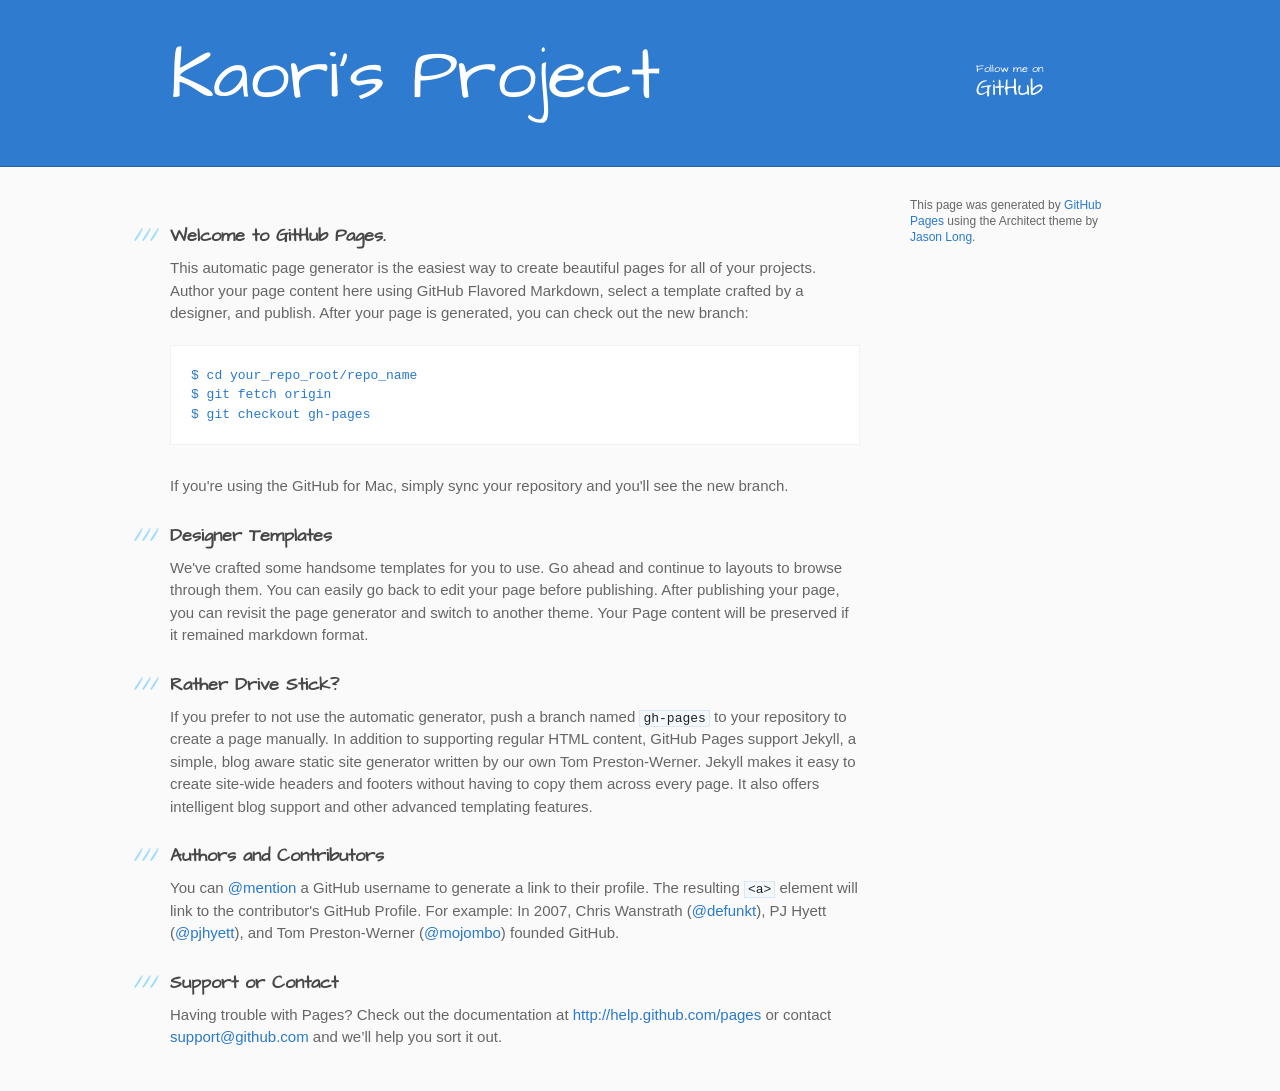
==== index.html @ 29bd7287 "Replace master branch with page content via GitHub" ====
<!DOCTYPE html>
<html>
  <head>
    <meta charset='utf-8'>
    <meta http-equiv="X-UA-Compatible" content="chrome=1">
    <meta name="viewport" content="width=device-width, initial-scale=1, maximum-scale=1">
    <link href='https://fonts.googleapis.com/css?family=Architects+Daughter' rel='stylesheet' type='text/css'>
    <link rel="stylesheet" type="text/css" href="stylesheets/stylesheet.css" media="screen" />
    <link rel="stylesheet" type="text/css" href="stylesheets/pygment_trac.css" media="screen" />
    <link rel="stylesheet" type="text/css" href="stylesheets/print.css" media="print" />

    <!--[if lt IE 9]>
    <script src="//html5shiv.googlecode.com/svn/trunk/html5.js"></script>
    <![endif]-->

    <title>Kaori's Project by kaorit</title>
  </head>

  <body>
    <header>
      <div class="inner">
        <h1>Kaori's Project</h1>
        <h2></h2>
        <a href="https://github.com/kaorit" class="button"><small>Follow me on</small>GitHub</a>
      </div>
    </header>

    <div id="content-wrapper">
      <div class="inner clearfix">
        <section id="main-content">
          <h3>
<a name="welcome-to-github-pages" class="anchor" href="#welcome-to-github-pages"><span class="octicon octicon-link"></span></a>Welcome to GitHub Pages.</h3>

<p>This automatic page generator is the easiest way to create beautiful pages for all of your projects. Author your page content here using GitHub Flavored Markdown, select a template crafted by a designer, and publish. After your page is generated, you can check out the new branch:</p>

<pre><code>$ cd your_repo_root/repo_name
$ git fetch origin
$ git checkout gh-pages
</code></pre>

<p>If you're using the GitHub for Mac, simply sync your repository and you'll see the new branch.</p>

<h3>
<a name="designer-templates" class="anchor" href="#designer-templates"><span class="octicon octicon-link"></span></a>Designer Templates</h3>

<p>We've crafted some handsome templates for you to use. Go ahead and continue to layouts to browse through them. You can easily go back to edit your page before publishing. After publishing your page, you can revisit the page generator and switch to another theme. Your Page content will be preserved if it remained markdown format.</p>

<h3>
<a name="rather-drive-stick" class="anchor" href="#rather-drive-stick"><span class="octicon octicon-link"></span></a>Rather Drive Stick?</h3>

<p>If you prefer to not use the automatic generator, push a branch named <code>gh-pages</code> to your repository to create a page manually. In addition to supporting regular HTML content, GitHub Pages support Jekyll, a simple, blog aware static site generator written by our own Tom Preston-Werner. Jekyll makes it easy to create site-wide headers and footers without having to copy them across every page. It also offers intelligent blog support and other advanced templating features.</p>

<h3>
<a name="authors-and-contributors" class="anchor" href="#authors-and-contributors"><span class="octicon octicon-link"></span></a>Authors and Contributors</h3>

<p>You can <a href="https://github.com/blog/821" class="user-mention">@mention</a> a GitHub username to generate a link to their profile. The resulting <code>&lt;a&gt;</code> element will link to the contributor's GitHub Profile. For example: In 2007, Chris Wanstrath (<a href="https://github.com/defunkt" class="user-mention">@defunkt</a>), PJ Hyett (<a href="https://github.com/pjhyett" class="user-mention">@pjhyett</a>), and Tom Preston-Werner (<a href="https://github.com/mojombo" class="user-mention">@mojombo</a>) founded GitHub.</p>

<h3>
<a name="support-or-contact" class="anchor" href="#support-or-contact"><span class="octicon octicon-link"></span></a>Support or Contact</h3>

<p>Having trouble with Pages? Check out the documentation at <a href="http://help.github.com/pages">http://help.github.com/pages</a> or contact <a href="mailto:support@github.com">support@github.com</a> and we’ll help you sort it out.</p>
        </section>

        <aside id="sidebar">


          <p>This page was generated by <a href="pages.github.com">GitHub Pages</a> using the Architect theme by <a href="https://twitter.com/jasonlong">Jason Long</a>.</p>
        </aside>
      </div>
    </div>

  
  </body>
</html>
---- stylesheets/stylesheet.css ----
/* http://meyerweb.com/eric/tools/css/reset/ 
   v2.0 | 20110126
   License: none (public domain)
*/
html, body, div, span, applet, object, iframe,
h1, h2, h3, h4, h5, h6, p, blockquote, pre,
a, abbr, acronym, address, big, cite, code,
del, dfn, em, img, ins, kbd, q, s, samp,
small, strike, strong, sub, sup, tt, var,
b, u, i, center,
dl, dt, dd, ol, ul, li,
fieldset, form, label, legend,
table, caption, tbody, tfoot, thead, tr, th, td,
article, aside, canvas, details, embed, 
figure, figcaption, footer, header, hgroup, 
menu, nav, output, ruby, section, summary,
time, mark, audio, video {
	margin: 0;
	padding: 0;
	border: 0;
	font-size: 100%;
	font: inherit;
	vertical-align: baseline;
}
/* HTML5 display-role reset for older browsers */
article, aside, details, figcaption, figure, 
footer, header, hgroup, menu, nav, section {
	display: block;
}
body {
	line-height: 1;
}
ol, ul {
	list-style: none;
}
blockquote, q {
	quotes: none;
}
blockquote:before, blockquote:after,
q:before, q:after {
	content: '';
	content: none;
}
table {
	border-collapse: collapse;
	border-spacing: 0;
}

/* LAYOUT STYLES */
body {
  font-size: 15px;
  line-height: 1.5; 
  background: #fafafa url(../images/body-bg.jpg) 0 0 repeat;
  font-family: 'Helvetica Neue', Helvetica, Arial, serif;
  font-weight: 400;
  color: #666;
}

a {
  color: #2879d0;
}
a:hover {
  color: #2268b2;
}

header {
  padding-top: 40px;
  padding-bottom: 40px;
  font-family: 'Architects Daughter', 'Helvetica Neue', Helvetica, Arial, serif; 
  background: #2e7bcf url(../images/header-bg.jpg) 0 0 repeat-x;
  border-bottom: solid 1px #275da1;
}

header h1 {
  letter-spacing: -1px;
  font-size: 72px;
  color: #fff;
  line-height: 1;
  margin-bottom: 0.2em;
  width: 540px;
}

header h2 {
  font-size: 26px;
  color: #9ddcff;
  font-weight: normal;
  line-height: 1.3;
  width: 540px;
  letter-spacing: 0;
}

.inner {
  position: relative;
  width: 940px;
  margin: 0 auto;
}

#content-wrapper {
  border-top: solid 1px #fff;
  padding-top: 30px;
}

#main-content {
  width: 690px;
  float: left;
}

#main-content img {
  max-width: 100%;
}

aside#sidebar {
  width: 200px;
  padding-left: 20px;
  min-height: 504px;
  float: right;
  background: transparent url(../images/sidebar-bg.jpg) 0 0 no-repeat;
  font-size: 12px;
  line-height: 1.3;
}

aside#sidebar p.repo-owner,
aside#sidebar p.repo-owner a {
  font-weight: bold;
}

#downloads {
  margin-bottom: 40px;
}

a.button {
  width: 134px;
  height: 58px;
  line-height: 1.2;
  font-size: 23px;
  color: #fff;
  padding-left: 68px;
  padding-top: 22px;
  font-family: 'Architects Daughter', 'Helvetica Neue', Helvetica, Arial, serif; 
}
a.button small {
  display: block;
  font-size: 11px;
}
header a.button {
  position: absolute;
  right: 0;
  top: 0;
  background: transparent url(../images/github-button.png) 0 0 no-repeat;
}
aside a.button {
  width: 138px;
  padding-left: 64px;
  display: block;
  background: transparent url(../images/download-button.png) 0 0 no-repeat;
  margin-bottom: 20px;
  font-size: 21px;
}

code, pre {
  font-family: Monaco, "Bitstream Vera Sans Mono", "Lucida Console", Terminal, monospace;
  color: #222;
  margin-bottom: 30px;
  font-size: 13px;
}

code {
  background-color: #f2f8fc;
  border: solid 1px #dbe7f3;
  padding: 0 3px;
}

pre {
  padding: 20px;
  background: #fff;
  text-shadow: none;
  overflow: auto;
  border: solid 1px #f2f2f2;
}
pre code {
  color: #2879d0;
  background-color: #fff;
  border: none;
  padding: 0;
}

ul, ol, dl {
  margin-bottom: 20px;
}


/* COMMON STYLES */

hr {
  height: 1px;
  line-height: 1px;
  margin-top: 1em;
  padding-bottom: 1em;
  border: none;
  background: transparent url('../images/hr.png') 0 0 no-repeat;
}

table {
  width: 100%;
  border: 1px solid #ebebeb;
}

th {
  font-weight: 500;
}

td {
  border: 1px solid #ebebeb;
  text-align: center; 
  font-weight: 300;
}

form {
  background: #f2f2f2;
  padding: 20px;
  
}


/* GENERAL ELEMENT TYPE STYLES */

#main-content h1 {
  font-family: 'Architects Daughter', 'Helvetica Neue', Helvetica, Arial, serif; 
  font-size: 2.8em;
  letter-spacing: -1px;
  color: #474747;
} 

#main-content h1:before {
  content: "/";
  color: #9ddcff;
  padding-right: 0.3em;
  margin-left: -0.9em;
}

#main-content h2 {
  font-family: 'Architects Daughter', 'Helvetica Neue', Helvetica, Arial, serif; 
  font-size: 22px;
  font-weight: bold;
  margin-bottom: 8px;
  color: #474747;
} 
#main-content h2:before {
  content: "//";
  color: #9ddcff;
  padding-right: 0.3em;
  margin-left: -1.5em;
}

#main-content h3 {
  font-family: 'Architects Daughter', 'Helvetica Neue', Helvetica, Arial, serif; 
  font-size: 18px;
  font-weight: bold;
  margin-top: 24px;
  margin-bottom: 8px;
  color: #474747;
} 
 
#main-content h3:before {
  content: "///";
  color: #9ddcff;
  padding-right: 0.3em;
  margin-left: -2em;
}

#main-content h4 {
  font-family: 'Architects Daughter', 'Helvetica Neue', Helvetica, Arial, serif; 
  font-size: 15px;
  font-weight: bold;
  color: #474747;
} 

h4:before {
  content: "////";
  color: #9ddcff;
  padding-right: 0.3em;
  margin-left: -2.8em;
}

#main-content h5 {
  font-family: 'Architects Daughter', 'Helvetica Neue', Helvetica, Arial, serif; 
  font-size: 14px;
  color: #474747;
} 
h5:before {
  content: "/////";
  color: #9ddcff;
  padding-right: 0.3em;
  margin-left: -3.2em;
}

#main-content h6 {
  font-family: 'Architects Daughter', 'Helvetica Neue', Helvetica, Arial, serif; 
  font-size: .8em;
  color: #474747;
} 
h6:before {
  content: "//////";
  color: #9ddcff;
  padding-right: 0.3em;
  margin-left: -3.7em;
}

p {
  margin-bottom: 20px;
}
 
a {
  text-decoration: none;
}

p a {
  font-weight: 400;
}

blockquote {
  font-size: 1.6em;
  border-left: 10px solid #e9e9e9;
  margin-bottom: 20px;
  padding: 0 0 0 30px;
}

ul li {
  list-style: disc inside;
  padding-left: 20px;
}

ol li {
  list-style: decimal inside;
  padding-left: 3px;
}

dl dd {
  font-style: italic;
  font-weight: 100;
}

footer {
  background: transparent url('../images/hr.png') 0 0 no-repeat;
  margin-top: 40px;
  padding-top: 20px;
  padding-bottom: 30px;
  font-size: 13px;
  color: #aaa;
}

footer a {
  color: #666;
}
footer a:hover {
  color: #444;
}

/* MISC */
.clearfix:after {
  clear: both;
  content: '.';
  display: block;
  visibility: hidden;
  height: 0;
}

.clearfix {display: inline-block;}
* html .clearfix {height: 1%;}
.clearfix {display: block;}

/* #Media Queries
================================================== */

/* Smaller than standard 960 (devices and browsers) */
@media only screen and (max-width: 959px) {}

/* Tablet Portrait size to standard 960 (devices and browsers) */
@media only screen and (min-width: 768px) and (max-width: 959px) {
  .inner {
    width: 740px;
  }
  header h1, header h2 {
    width: 340px;
  }
  header h1 {
    font-size: 60px;
  }
  header h2 {
    font-size: 30px;
  }
  #main-content {
    width: 490px;
  }
  #main-content h1:before,
  #main-content h2:before,
  #main-content h3:before,
  #main-content h4:before,
  #main-content h5:before,
  #main-content h6:before {
    content: none;
    padding-right: 0;
    margin-left: 0;
  }
}

/* All Mobile Sizes (devices and browser) */
@media only screen and (max-width: 767px) {
  .inner {
    width: 93%;
  }
  header {
    padding: 20px 0;
  }
  header .inner {
    position: relative;
  }
  header h1, header h2 {
    width: 100%;
  }
  header h1 {
    font-size: 48px;
  }
  header h2 {
    font-size: 24px;
  }
  header a.button {
    background-image: none;
    width: auto;
    height: auto;
    display: inline-block;
    margin-top: 15px;
    padding: 5px 10px;
    position: relative;
    text-align: center;
    font-size: 13px;
    line-height: 1;
    background-color: #9ddcff;
    color: #2879d0;
    -moz-border-radius: 5px;
    -webkit-border-radius: 5px;                     
    border-radius: 5px;    
  }
  header a.button small {
    font-size: 13px;
    display: inline;
  }
  #main-content,
  aside#sidebar {
    float: none;
    width: 100% ! important;
  }
  aside#sidebar {
    background-image: none;
    margin-top: 20px;
    border-top: solid 1px #ddd;
    padding: 20px 0;
    min-height: 0;
  }
  aside#sidebar a.button {
    display: none;
  }
  #main-content h1:before,
  #main-content h2:before,
  #main-content h3:before,
  #main-content h4:before,
  #main-content h5:before,
  #main-content h6:before {
    content: none;
    padding-right: 0;
    margin-left: 0;
  }
}

/* Mobile Landscape Size to Tablet Portrait (devices and browsers) */
@media only screen and (min-width: 480px) and (max-width: 767px) {}

/* Mobile Portrait Size to Mobile Landscape Size (devices and browsers) */
@media only screen and (max-width: 479px) {}
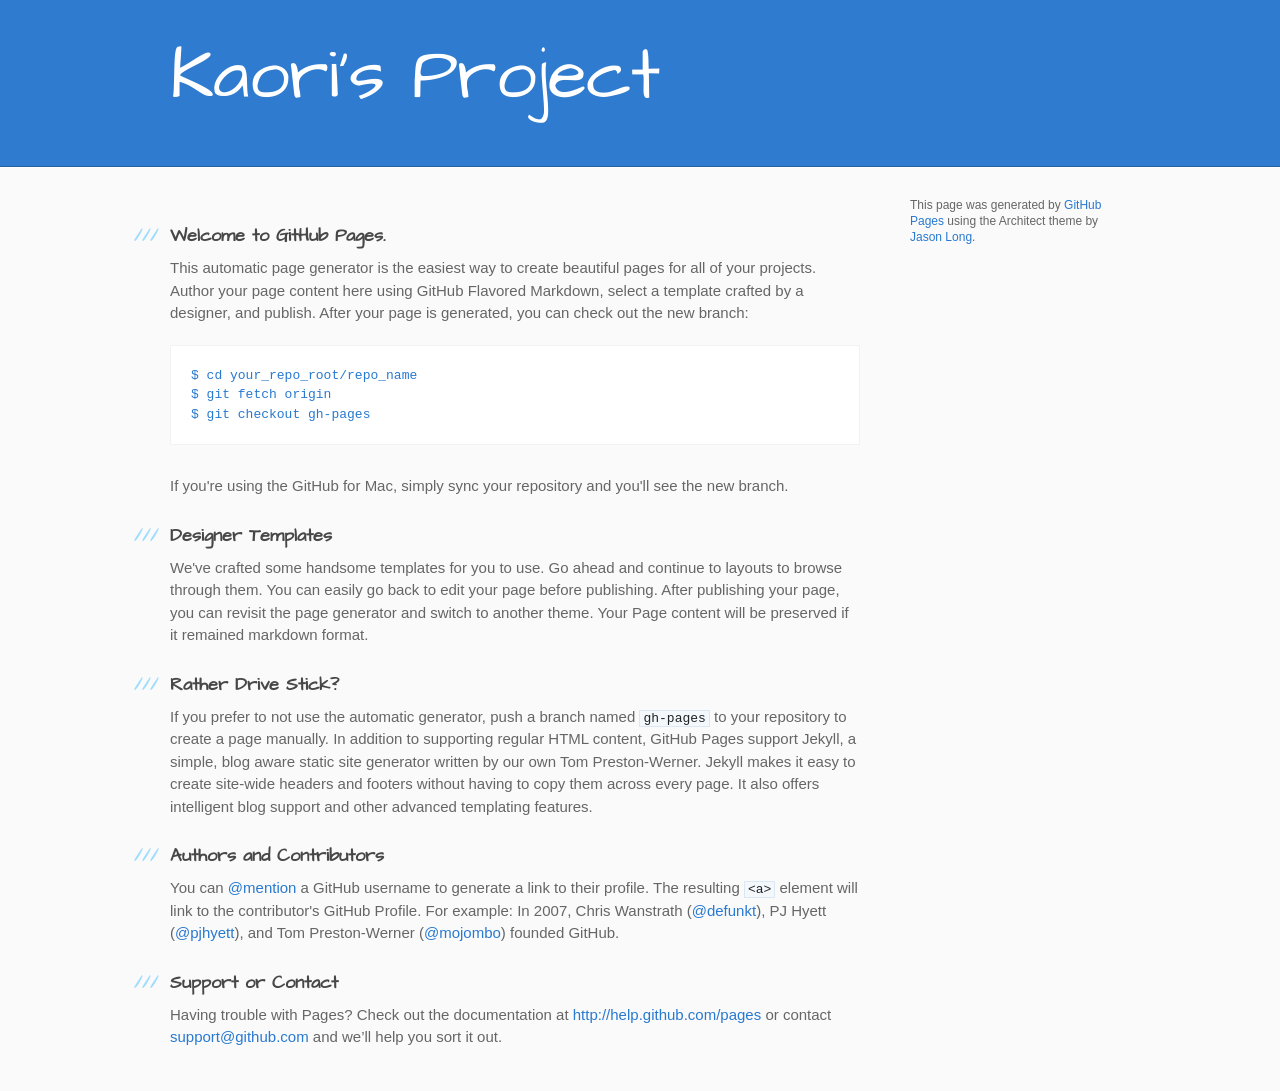
==== commit fdd42ef1: "Update index.html" ====
--- a/index.html
+++ b/index.html
@@ -21,8 +21,6 @@
       <div class="inner">
         <h1>Kaori's Project</h1>
         <h2></h2>
-        <a href="https://github.com/kaorit" class="button"><small>Follow me on</small>GitHub</a>
-      </div>
     </header>
 
     <div id="content-wrapper">
@@ -71,4 +69,4 @@
 
   
   </body>
-</html>+</html>
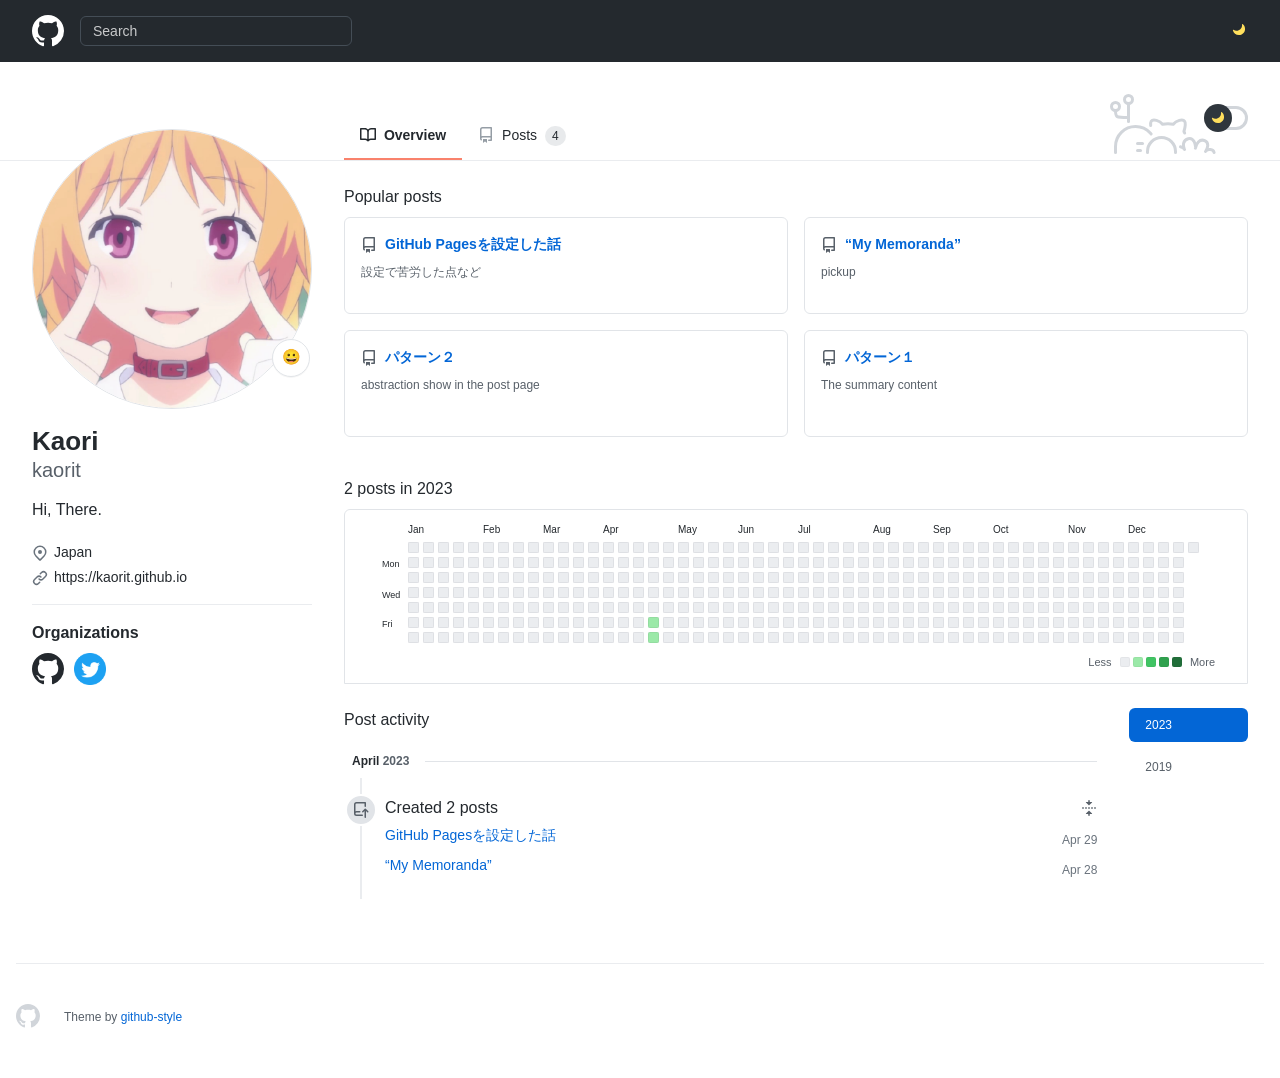
==== commit 86580294: "Publishing to gh-pages (publish.sh)" ====
--- a/index.html
+++ b/index.html
@@ -1,72 +1,716 @@
 <!DOCTYPE html>
-<html>
-  <head>
-    <meta charset='utf-8'>
-    <meta http-equiv="X-UA-Compatible" content="chrome=1">
-    <meta name="viewport" content="width=device-width, initial-scale=1, maximum-scale=1">
-    <link href='https://fonts.googleapis.com/css?family=Architects+Daughter' rel='stylesheet' type='text/css'>
-    <link rel="stylesheet" type="text/css" href="stylesheets/stylesheet.css" media="screen" />
-    <link rel="stylesheet" type="text/css" href="stylesheets/pygment_trac.css" media="screen" />
-    <link rel="stylesheet" type="text/css" href="stylesheets/print.css" media="print" />
-
-    <!--[if lt IE 9]>
-    <script src="//html5shiv.googlecode.com/svn/trunk/html5.js"></script>
-    <![endif]-->
-
-    <title>Kaori's Project by kaorit</title>
-  </head>
-
-  <body>
-    <header>
-      <div class="inner">
-        <h1>Kaori's Project</h1>
-        <h2></h2>
-    </header>
-
-    <div id="content-wrapper">
-      <div class="inner clearfix">
-        <section id="main-content">
-          <h3>
-<a name="welcome-to-github-pages" class="anchor" href="#welcome-to-github-pages"><span class="octicon octicon-link"></span></a>Welcome to GitHub Pages.</h3>
-
-<p>This automatic page generator is the easiest way to create beautiful pages for all of your projects. Author your page content here using GitHub Flavored Markdown, select a template crafted by a designer, and publish. After your page is generated, you can check out the new branch:</p>
-
-<pre><code>$ cd your_repo_root/repo_name
-$ git fetch origin
-$ git checkout gh-pages
-</code></pre>
-
-<p>If you're using the GitHub for Mac, simply sync your repository and you'll see the new branch.</p>
-
-<h3>
-<a name="designer-templates" class="anchor" href="#designer-templates"><span class="octicon octicon-link"></span></a>Designer Templates</h3>
-
-<p>We've crafted some handsome templates for you to use. Go ahead and continue to layouts to browse through them. You can easily go back to edit your page before publishing. After publishing your page, you can revisit the page generator and switch to another theme. Your Page content will be preserved if it remained markdown format.</p>
-
-<h3>
-<a name="rather-drive-stick" class="anchor" href="#rather-drive-stick"><span class="octicon octicon-link"></span></a>Rather Drive Stick?</h3>
-
-<p>If you prefer to not use the automatic generator, push a branch named <code>gh-pages</code> to your repository to create a page manually. In addition to supporting regular HTML content, GitHub Pages support Jekyll, a simple, blog aware static site generator written by our own Tom Preston-Werner. Jekyll makes it easy to create site-wide headers and footers without having to copy them across every page. It also offers intelligent blog support and other advanced templating features.</p>
-
-<h3>
-<a name="authors-and-contributors" class="anchor" href="#authors-and-contributors"><span class="octicon octicon-link"></span></a>Authors and Contributors</h3>
-
-<p>You can <a href="https://github.com/blog/821" class="user-mention">@mention</a> a GitHub username to generate a link to their profile. The resulting <code>&lt;a&gt;</code> element will link to the contributor's GitHub Profile. For example: In 2007, Chris Wanstrath (<a href="https://github.com/defunkt" class="user-mention">@defunkt</a>), PJ Hyett (<a href="https://github.com/pjhyett" class="user-mention">@pjhyett</a>), and Tom Preston-Werner (<a href="https://github.com/mojombo" class="user-mention">@mojombo</a>) founded GitHub.</p>
-
-<h3>
-<a name="support-or-contact" class="anchor" href="#support-or-contact"><span class="octicon octicon-link"></span></a>Support or Contact</h3>
-
-<p>Having trouble with Pages? Check out the documentation at <a href="http://help.github.com/pages">http://help.github.com/pages</a> or contact <a href="mailto:support@github.com">support@github.com</a> and we’ll help you sort it out.</p>
-        </section>
-
-        <aside id="sidebar">
-
-
-          <p>This page was generated by <a href="pages.github.com">GitHub Pages</a> using the Architect theme by <a href="https://twitter.com/jasonlong">Jason Long</a>.</p>
-        </aside>
+<html lang="ja-jp">
+<head>
+	<meta name="generator" content="Hugo 0.111.3">
+    <meta charset="utf-8">
+    <meta name="viewport" content="width=device-width">
+    <script type="application/javascript" src='https://kaorit.github.io/js/theme-mode.js'></script>
+    <link rel="stylesheet" href='https://kaorit.github.io/css/frameworks.min.css' />
+    <link rel="stylesheet" href='https://kaorit.github.io/css/github.min.css' />
+    <link rel="stylesheet" href='https://kaorit.github.io/css/github-style.css' />
+    <link rel="stylesheet" href='https://kaorit.github.io/css/light.css' />
+    <link rel="stylesheet" href='https://kaorit.github.io/css/dark.css' />
+    <link rel="stylesheet" href='https://kaorit.github.io/css/syntax.css' />
+    <title>My Notes</title>
+    
+    <link rel="icon" type="image/x-icon" href='/images/favicon.png'>
+    
+    <meta name="theme-color" content="#1e2327">
+
+    
+    <meta name="description"
+  content="" />
+<meta name="keywords"
+  content='blog, google analytics' />
+<meta name="robots" content="noodp" />
+<link rel="canonical" href="https://kaorit.github.io/" />
+
+
+<meta name="twitter:card" content="summary" />
+<meta name="twitter:title" content="My Notes" />
+<meta name="twitter:description"
+  content="Hi, There." />
+<meta name="twitter:site" content="https://kaorit.github.io/" />
+<meta name="twitter:creator" content="" />
+<meta name="twitter:image"
+  content="https://kaorit.github.io/">
+
+
+<meta property="og:type" content="website" />
+<meta property="og:title" content="My Notes">
+<meta property="og:description"
+  content="Hi, There." />
+<meta property="og:url" content="https://kaorit.github.io/" />
+<meta property="og:site_name" content="My Notes" />
+<meta property="og:image"
+  content="https://kaorit.github.io/">
+<meta property="og:image:width" content="2048">
+<meta property="og:image:height" content="1024">
+
+
+
+
+<link href="/index.xml" rel="alternate" type="application/rss+xml" title="My Notes" />
+
+
+
+
+
+
+
+
+
+</head>
+
+<body>
+  <div style="position: relative">
+  <header class="Header js-details-container Details px-3 px-md-4 px-lg-5 flex-wrap flex-md-nowrap open Details--on">
+    <div class="Header-item mobile-none" style="margin-top: -4px; margin-bottom: -4px;">
+      <a class="Header-link" href="https://kaorit.github.io/">
+        <svg class="octicon" height="32" viewBox="0 0 16 16" version="1.1" width="32">
+          <path fill-rule="evenodd"
+            d="M8 0C3.58 0 0 3.58 0 8c0 3.54 2.29 6.53 5.47 7.59.4.07.55-.17.55-.38 0-.19-.01-.82-.01-1.49-2.01.37-2.53-.49-2.69-.94-.09-.23-.48-.94-.82-1.13-.28-.15-.68-.52-.01-.53.63-.01 1.08.58 1.23.82.72 1.21 1.87.87 2.33.66.07-.52.28-.87.51-1.07-1.78-.2-3.64-.89-3.64-3.95 0-.87.31-1.59.82-2.15-.08-.2-.36-1.02.08-2.12 0 0 .67-.21 2.2.82.64-.18 1.32-.27 2-.27.68 0 1.36.09 2 .27 1.53-1.04 2.2-.82 2.2-.82.44 1.1.16 1.92.08 2.12.51.56.82 1.27.82 2.15 0 3.07-1.87 3.75-3.65 3.95.29.25.54.73.54 1.48 0 1.07-.01 1.93-.01 2.2 0 .21.15.46.55.38A8.013 8.013 0 0016 8c0-4.42-3.58-8-8-8z">
+          </path>
+        </svg>
+      </a>
+    </div>
+    <div class="Header-item d-md-none">
+      <button class="Header-link btn-link js-details-target" type="button"
+        onclick="document.querySelector('#header-search').style.display = document.querySelector('#header-search').style.display == 'none'? 'block': 'none'">
+        <svg height="24" class="octicon octicon-three-bars" viewBox="0 0 16 16" version="1.1" width="24">
+          <path fill-rule="evenodd"
+            d="M1 2.75A.75.75 0 011.75 2h12.5a.75.75 0 110 1.5H1.75A.75.75 0 011 2.75zm0 5A.75.75 0 011.75 7h12.5a.75.75 0 110 1.5H1.75A.75.75 0 011 7.75zM1.75 12a.75.75 0 100 1.5h12.5a.75.75 0 100-1.5H1.75z">
+          </path>
+        </svg>
+      </button>
+    </div>
+    <div style="display: none;" id="header-search"
+      class="Header-item Header-item--full flex-column flex-md-row width-full flex-order-2 flex-md-order-none mr-0 mr-md-3 mt-3 mt-md-0 Details-content--hidden-not-important d-md-flex">
+      <div
+        class="Header-search header-search flex-auto js-site-search position-relative flex-self-stretch flex-md-self-auto mb-3 mb-md-0 mr-0 mr-md-3 scoped-search site-scoped-search js-jump-to">
+        <div class="position-relative">
+          <form target="_blank" action="https://www.google.com/search" accept-charset="UTF-8" method="get"
+            autocomplete="off">
+            <label
+              class="Header-search-label form-control input-sm header-search-wrapper p-0 js-chromeless-input-container header-search-wrapper-jump-to position-relative d-flex flex-justify-between flex-items-center">
+              <input type="text"
+                class="Header-search-input form-control input-sm header-search-input jump-to-field js-jump-to-field js-site-search-focus js-site-search-field is-clearable"
+                name="q" value="" placeholder="Search" autocomplete="off">
+              <input type="hidden" name="q" value="site:https://kaorit.github.io/">
+            </label>
+          </form>
+        </div>
       </div>
     </div>
 
+    <div class="Header-item Header-item--full flex-justify-center d-md-none position-relative">
+      <a class="Header-link " href="https://kaorit.github.io/">
+        <svg class="octicon octicon-mark-github v-align-middle" height="32" viewBox="0 0 16 16" version="1.1"
+          width="32">
+          <path fill-rule="evenodd"
+            d="M8 0C3.58 0 0 3.58 0 8c0 3.54 2.29 6.53 5.47 7.59.4.07.55-.17.55-.38 0-.19-.01-.82-.01-1.49-2.01.37-2.53-.49-2.69-.94-.09-.23-.48-.94-.82-1.13-.28-.15-.68-.52-.01-.53.63-.01 1.08.58 1.23.82.72 1.21 1.87.87 2.33.66.07-.52.28-.87.51-1.07-1.78-.2-3.64-.89-3.64-3.95 0-.87.31-1.59.82-2.15-.08-.2-.36-1.02.08-2.12 0 0 .67-.21 2.2.82.64-.18 1.32-.27 2-.27.68 0 1.36.09 2 .27 1.53-1.04 2.2-.82 2.2-.82.44 1.1.16 1.92.08 2.12.51.56.82 1.27.82 2.15 0 3.07-1.87 3.75-3.65 3.95.29.25.54.73.54 1.48 0 1.07-.01 1.93-.01 2.2 0 .21.15.46.55.38A8.013 8.013 0 0016 8c0-4.42-3.58-8-8-8z">
+          </path>
+        </svg>
+      </a>
+    </div>
+    <div class="Header-item" style="margin-right: 0;">
+      <a href="javascript:void(0)" class="Header-link no-select" onclick="switchTheme()">
+        <svg style="fill: var(--color-profile-color-modes-toggle-moon);" class="no-select" viewBox="0 0 16 16"
+          version="1.1" width="16" height="16">
+          <path fill-rule="evenodd" clip-rule="evenodd"
+            d="M4.52208 7.71754C7.5782 7.71754 10.0557 5.24006 10.0557 2.18394C10.0557 1.93498 10.0392 1.68986 10.0074 1.44961C9.95801 1.07727 10.3495 0.771159 10.6474 0.99992C12.1153 2.12716 13.0615 3.89999 13.0615 5.89383C13.0615 9.29958 10.3006 12.0605 6.89485 12.0605C3.95334 12.0605 1.49286 10.001 0.876728 7.24527C0.794841 6.87902 1.23668 6.65289 1.55321 6.85451C2.41106 7.40095 3.4296 7.71754 4.52208 7.71754Z">
+          </path>
+        </svg>
+      </a>
+    </div>
+  </header>
+</div>
   
-  </body>
-</html>
+<div class="application-main">
+  <main>
+    
+
+
+<div class="mt-4 position-sticky top-0 d-none d-md-block bg-white width-full border-bottom color-border-secondary"
+  style="z-index:3;">
+  <div class="container-xl px-3 px-md-4 px-lg-5">
+    <div class="gutter-condensed gutter-lg flex-column flex-md-row d-flex">
+      <div class="flex-shrink-0 col-12 col-md-3 mb-4 mb-md-0">
+      </div>
+      <div class="flex-shrink-0 col-12 col-md-9 mb-4 mb-md-0">
+        <div class="UnderlineNav width-full box-shadow-none hx_UnderlineNav-with-profile-color-modes-banner">
+          <nav class="UnderlineNav-body">
+            <a class="UnderlineNav-item  selected " href="https://kaorit.github.io/">
+              <svg class="octicon octicon-book UnderlineNav-octicon hide-sm" height="16" viewBox="0 0 16 16"
+                version="1.1" width="16">
+                <path fill-rule="evenodd"
+                  d="M0 1.75A.75.75 0 01.75 1h4.253c1.227 0 2.317.59 3 1.501A3.744 3.744 0 0111.006 1h4.245a.75.75 0 01.75.75v10.5a.75.75 0 01-.75.75h-4.507a2.25 2.25 0 00-1.591.659l-.622.621a.75.75 0 01-1.06 0l-.622-.621A2.25 2.25 0 005.258 13H.75a.75.75 0 01-.75-.75V1.75zm8.755 3a2.25 2.25 0 012.25-2.25H14.5v9h-3.757c-.71 0-1.4.201-1.992.572l.004-7.322zm-1.504 7.324l.004-5.073-.002-2.253A2.25 2.25 0 005.003 2.5H1.5v9h3.757a3.75 3.75 0 011.994.574z">
+                </path>
+              </svg>
+              Overview
+            </a>
+            <a class="UnderlineNav-item " href="https://kaorit.github.io//post/">
+              <svg class="octicon octicon-repo UnderlineNav-octicon hide-sm" height="16" viewBox="0 0 16 16"
+                version="1.1" width="16">
+                <path fill-rule="evenodd"
+                  d="M2 2.5A2.5 2.5 0 014.5 0h8.75a.75.75 0 01.75.75v12.5a.75.75 0 01-.75.75h-2.5a.75.75 0 110-1.5h1.75v-2h-8a1 1 0 00-.714 1.7.75.75 0 01-1.072 1.05A2.495 2.495 0 012 11.5v-9zm10.5-1V9h-8c-.356 0-.694.074-1 .208V2.5a1 1 0 011-1h8zM5 12.25v3.25a.25.25 0 00.4.2l1.45-1.087a.25.25 0 01.3 0L8.6 15.7a.25.25 0 00.4-.2v-3.25a.25.25 0 00-.25-.25h-3.5a.25.25 0 00-.25.25z">
+                </path>
+              </svg>
+              Posts
+              <span class="Counter">4</span>
+            </a>
+          </nav>
+          <div class="profile-color-modes js-promo-color-modes-banner-profile isInitialToggle">
+            <svg width="106" height="60" viewBox="0 0 106 60" fill="none" stroke-width="3" stroke-linecap="round"
+              stroke-linejoin="round" xmlns="http://www.w3.org/2000/svg">
+              <g class="profile-color-modes-illu-group profile-color-modes-illu-red">
+                <path d="M37.5 58.5V57.5C37.5 49.768 43.768 43.5 51.5 43.5V43.5C59.232 43.5 65.5 49.768 65.5 57.5V58.5">
+                </path>
+              </g>
+              <g class="profile-color-modes-illu-group profile-color-modes-illu-orange">
+                <path
+                  d="M104.07 58.5C103.401 55.092 97.7635 54.3869 95.5375 57.489C97.4039 54.6411 99.7685 48.8845 94.6889 46.6592C89.4817 44.378 86.1428 50.1604 85.3786 54.1158C85.9519 50.4768 83.7226 43.294 78.219 44.6737C72.7154 46.0534 72.7793 51.3754 74.4992 55.489C74.169 54.7601 72.4917 53.3567 70.5 52.8196">
+                </path>
+              </g>
+              <g class="profile-color-modes-illu-group profile-color-modes-illu-purple">
+                <path
+                  d="M5.51109 58.5V52.5C5.51109 41.4543 14.4654 32.5 25.5111 32.5C31.4845 32.5 36.8464 35.1188 40.5111 39.2709C40.7212 39.5089 40.9258 39.7521 41.1245 40">
+                </path>
+                <path d="M27.511 49.5C29.6777 49.5 28.911 49.5 32.511 49.5"></path>
+                <path d="M27.511 56.5C29.6776 56.5 26.911 56.5 30.511 56.5"></path>
+              </g>
+              <g class="profile-color-modes-illu-group profile-color-modes-illu-green">
+                <circle cx="5.5" cy="12.5" r="4"></circle>
+                <circle cx="18.5" cy="5.5" r="4"></circle>
+                <path d="M18.5 9.5L18.5 27.5"></path>
+                <path d="M18.5 23.5C6 23.5 5.5 23.6064 5.5 16.5"></path>
+              </g>
+              <g class="profile-color-modes-illu-group profile-color-modes-illu-blue">
+                <g class="profile-color-modes-illu-frame">
+                  <path
+                    d="M40.6983 31.5C40.5387 29.6246 40.6456 28.0199 41.1762 27.2317C42.9939 24.5312 49.7417 26.6027 52.5428 30.2409C54.2551 29.8552 56.0796 29.6619 57.9731 29.6619C59.8169 29.6619 61.5953 29.8452 63.2682 30.211C66.0833 26.5913 72.799 24.5386 74.6117 27.2317C75.6839 28.8246 75.0259 33.7525 73.9345 37.5094C74.2013 37.9848 74.4422 38.4817 74.6555 39">
+                  </path>
+                </g>
+                <g class="profile-color-modes-illu-frame">
+                  <path
+                    d="M41.508 31.5C41.6336 31.2259 41.7672 30.9582 41.9085 30.6968C40.7845 26.9182 40.086 21.8512 41.1762 20.2317C42.9939 17.5312 49.7417 19.6027 52.5428 23.2409C54.2551 22.8552 56.0796 22.6619 57.9731 22.6619C59.8169 22.6619 61.5953 22.8452 63.2682 23.211C66.0833 19.5913 72.799 17.5386 74.6117 20.2317C75.6839 21.8246 75.0259 26.7525 73.9345 30.5094C75.1352 32.6488 75.811 35.2229 75.811 38.2283C75.811 38.49 75.8058 38.7472 75.7957 39">
+                  </path>
+                  <path d="M49.4996 33V35.6757"></path>
+                  <path d="M67.3375 33V35.6757"></path>
+                </g>
+                <g class="profile-color-modes-illu-frame">
+                  <path
+                    d="M41.508 31.5C41.6336 31.2259 41.7672 30.9582 41.9085 30.6968C40.7845 26.9182 40.086 21.8512 41.1762 20.2317C42.9939 17.5312 49.7417 19.6027 52.5428 23.2409C54.2551 22.8552 56.0796 22.6619 57.9731 22.6619C59.8169 22.6619 61.5953 22.8452 63.2682 23.211C66.0833 19.5913 72.799 17.5386 74.6117 20.2317C75.6839 21.8246 75.0259 26.7525 73.9345 30.5094C75.1352 32.6488 75.811 35.2229 75.811 38.2283C75.811 38.49 75.8058 38.7472 75.7957 39">
+                  </path>
+                </g>
+                <g class="profile-color-modes-illu-frame">
+                  <path
+                    d="M41.508 31.5C41.6336 31.2259 41.7672 30.9582 41.9085 30.6968C40.7845 26.9182 40.086 21.8512 41.1762 20.2317C42.9939 17.5312 49.7417 19.6027 52.5428 23.2409C54.2551 22.8552 56.0796 22.6619 57.9731 22.6619C59.8169 22.6619 61.5953 22.8452 63.2682 23.211C66.0833 19.5913 72.799 17.5386 74.6117 20.2317C75.6839 21.8246 75.0259 26.7525 73.9345 30.5094C75.1352 32.6488 75.811 35.2229 75.811 38.2283C75.811 38.49 75.8058 38.7472 75.7957 39">
+                  </path>
+                  <path d="M49.4996 33V35.6757"></path>
+                  <path d="M67.3375 33V35.6757"></path>
+                </g>
+                <g class="profile-color-modes-illu-frame">
+                  <path
+                    d="M41.508 31.5C41.6336 31.2259 41.7672 30.9582 41.9085 30.6968C40.7845 26.9182 40.086 21.8512 41.1762 20.2317C42.9939 17.5312 49.7417 19.6027 52.5428 23.2409C54.2551 22.8552 56.0796 22.6619 57.9731 22.6619C59.8169 22.6619 61.5953 22.8452 63.2682 23.211C66.0833 19.5913 72.799 17.5386 74.6117 20.2317C75.6839 21.8246 75.0259 26.7525 73.9345 30.5094C75.1352 32.6488 75.811 35.2229 75.811 38.2283C75.811 38.49 75.8058 38.7472 75.7957 39">
+                  </path>
+                </g>
+                <g class="profile-color-modes-illu-frame">
+                  <path
+                    d="M41.508 31.5C41.6336 31.2259 41.7672 30.9582 41.9085 30.6968C40.7845 26.9182 40.086 21.8512 41.1762 20.2317C42.9939 17.5312 49.7417 19.6027 52.5428 23.2409C54.2551 22.8552 56.0796 22.6619 57.9731 22.6619C59.8169 22.6619 61.5953 22.8452 63.2682 23.211C66.0833 19.5913 72.799 17.5386 74.6117 20.2317C75.6839 21.8246 75.0259 26.7525 73.9345 30.5094C75.1352 32.6488 75.811 35.2229 75.811 38.2283C75.811 38.49 75.8058 38.7472 75.7957 39">
+                  </path>
+                  <path d="M49.4996 33V35.6757"></path>
+                  <path d="M67.3375 33V35.6757"></path>
+                </g>
+                <g class="profile-color-modes-illu-frame">
+                  <path
+                    d="M73.4999 40.2236C74.9709 38.2049 75.8108 35.5791 75.8108 32.2283C75.8108 29.2229 75.1351 26.6488 73.9344 24.5094C75.0258 20.7525 75.6838 15.8246 74.6116 14.2317C72.7989 11.5386 66.0832 13.5913 63.2681 17.211C61.5952 16.8452 59.8167 16.6619 57.973 16.6619C56.0795 16.6619 54.2549 16.8552 52.5427 17.2409C49.7416 13.6027 42.9938 11.5312 41.176 14.2317C40.0859 15.8512 40.7843 20.9182 41.9084 24.6968C41.003 26.3716 40.4146 28.3065 40.2129 30.5">
+                  </path>
+                  <path d="M82.9458 30.5471L76.8413 31.657"></path>
+                  <path d="M76.2867 34.4319L81.8362 37.7616"></path>
+                  <path d="M49.4995 27.8242V30.4999"></path>
+                  <path d="M67.3374 27.8242V30.4998"></path>
+                </g>
+                <g class="profile-color-modes-illu-frame">
+                  <path
+                    d="M45.3697 34.2658C41.8877 32.1376 39.7113 28.6222 39.7113 23.2283C39.7113 20.3101 40.3483 17.7986 41.4845 15.6968C40.3605 11.9182 39.662 6.85125 40.7522 5.23168C42.5699 2.53117 49.3177 4.6027 52.1188 8.24095C53.831 7.85521 55.6556 7.66186 57.5491 7.66186C59.3929 7.66186 61.1713 7.84519 62.8442 8.21095C65.6593 4.59134 72.375 2.5386 74.1877 5.23168C75.2599 6.82461 74.6019 11.7525 73.5105 15.5094C74.7112 17.6488 75.3869 20.2229 75.3869 23.2283C75.3869 28.6222 73.2105 32.1376 69.7285 34.2658C70.8603 35.5363 72.6057 38.3556 73.3076 40">
+                  </path>
+                  <path d="M49.0747 19.8242V22.4999"></path>
+                  <path
+                    d="M54.0991 28C54.6651 29.0893 55.7863 30.0812 57.9929 30.0812C59.0642 30.0812 59.8797 29.8461 60.5 29.4788">
+                  </path>
+                  <path d="M66.9126 19.8242V22.4999"></path>
+                  <path d="M33.2533 20.0237L39.0723 22.1767"></path>
+                  <path d="M39.1369 25.0058L33.0935 27.3212"></path>
+                  <path d="M81.8442 19.022L76.0252 21.1751"></path>
+                  <path d="M75.961 24.0041L82.0045 26.3196"></path>
+                </g>
+                <g class="profile-color-modes-illu-frame">
+                  <path
+                    d="M73.4999 40.2236C74.9709 38.2049 75.8108 35.5791 75.8108 32.2283C75.8108 29.2229 75.1351 26.6488 73.9344 24.5094C75.0258 20.7525 75.6838 15.8246 74.6116 14.2317C72.7989 11.5386 66.0832 13.5913 63.2681 17.211C61.5952 16.8452 59.8167 16.6619 57.973 16.6619C56.0795 16.6619 54.2549 16.8552 52.5427 17.2409C49.7416 13.6027 42.9938 11.5312 41.176 14.2317C40.0859 15.8512 40.7843 20.9182 41.9084 24.6968C41.003 26.3716 40.4146 28.3065 40.2129 30.5">
+                  </path>
+                  <path d="M82.9458 30.5471L76.8413 31.657"></path>
+                  <path d="M76.2867 34.4319L81.8362 37.7616"></path>
+                  <path d="M49.4995 27.8242V30.4999"></path>
+                  <path d="M67.3374 27.8242V30.4998"></path>
+                </g>
+                <g class="profile-color-modes-illu-frame">
+                  <path
+                    d="M40.6983 31.5C40.5387 29.6246 40.6456 28.0199 41.1762 27.2317C42.9939 24.5312 49.7417 26.6027 52.5428 30.2409C54.2551 29.8552 56.0796 29.6619 57.9731 29.6619C59.8169 29.6619 61.5953 29.8452 63.2682 30.211C66.0833 26.5913 72.799 24.5386 74.6117 27.2317C75.6839 28.8246 75.0259 33.7525 73.9345 37.5094C74.2013 37.9848 74.4422 38.4817 74.6555 39">
+                  </path>
+                </g>
+              </g>
+            </svg>
+            <span class="profile-color-modes-toggle js-promo-color-modes-toggle no-select" tabindex="0"
+              onclick="switchTheme()">
+              <div class="profile-color-modes-toggle-track no-select"></div>
+              <div class="profile-color-modes-toggle-thumb js-promo-color-modes-thumb">
+                <svg style="fill: var(--color-profile-color-modes-toggle-moon); margin: 7px 0 0 7px;" width="14"
+                  height="13" viewBox="0 0 14 13" xmlns="http://www.w3.org/2000/svg">
+                  <path fill-rule="evenodd" clip-rule="evenodd"
+                    d="M4.52208 7.71754C7.5782 7.71754 10.0557 5.24006 10.0557 2.18394C10.0557 1.93498 10.0392 1.68986 10.0074 1.44961C9.95801 1.07727 10.3495 0.771159 10.6474 0.99992C12.1153 2.12716 13.0615 3.89999 13.0615 5.89383C13.0615 9.29958 10.3006 12.0605 6.89485 12.0605C3.95334 12.0605 1.49286 10.001 0.876728 7.24527C0.794841 6.87902 1.23668 6.65289 1.55321 6.85451C2.41106 7.40095 3.4296 7.71754 4.52208 7.71754Z">
+                  </path>
+                </svg>
+              </div>
+            </span>
+          </div>
+        </div>
+      </div>
+    </div>
+  </div>
+</div>
+
+<div class="container-xl px-3 px-md-4 px-lg-5">
+  <div class="gutter-condensed gutter-lg flex-column flex-md-row d-flex">
+    <div class="flex-shrink-0 col-12 col-md-3 mb-4 mb-md-0">
+      <div class="h-card mt-md-n5" style="margin-top:24px">
+        <div class="user-profile-sticky-bar js-user-profile-sticky-bar d-none d-md-block" id="headerStuck">
+          <div class="user-profile-mini-vcard d-table">
+            <span class="user-profile-mini-avatar d-table-cell v-align-middle lh-condensed-ultra pr-2">
+              
+              <img class="rounded-1 avatar-user" height="32" width="32" src="https://kaorit.github.io/images/avatar.png">
+              
+            </span>
+            <span class="d-table-cell v-align-middle lh-condensed">
+              <strong>Kaori</strong>
+            </span>
+          </div>
+        </div>
+        <div class="clearfix d-flex d-md-block flex-items-center mb-4 mb-md-0">
+          <div class="position-relative d-inline-block col-2 col-md-12 mr-3 mr-md-0 flex-shrink-0" style="z-index:4;">
+            
+            <a href="https://kaorit.github.io/images/avatar.png">
+              <img style="height:auto;" alt="Avatar" width="260" height="260" id="headerImg"
+                class="avatar avatar-user width-full border bg-white" src="https://kaorit.github.io/images/avatar.png">
+            </a>
+            
+            
+            <div class="user-status-container position-relative hide-sm hide-md">
+              <div class="f5 user-status-circle-badge-container">
+                <div class="user-status-circle-badge d-inline-block lh-condensed-ultra p-2">
+                  <div class="d-flex flex-items-center flex-items-stretch">
+                    <div class="f6 lh-condensed user-status-header d-inline-flex user-status-emoji-only-header circle">
+                      <div class="user-status-emoji-container flex-shrink-0 mr-2 d-flex flex-items-center flex-justify-center ">
+                        <div><g-emoji class="g-emoji">😀</g-emoji></div>
+                      </div>
+                    </div>
+                  </div>
+                </div>
+              </div>
+            </div>
+            
+          </div>
+
+          <div
+            class="vcard-names-container float-left col-10 col-md-12 pt-1 pt-md-3 pb-1 pb-md-3 js-sticky js-user-profile-sticky-fields"
+            data-original-top="0px" style="position: sticky;">
+            <h1 class="vcard-names pl-2 pl-md-0">
+              <span class="p-name vcard-fullname d-block overflow-hidden">Kaori</span>
+              
+              <span class="p-nickname vcard-username d-block">kaorit</span>
+              
+            </h1>
+          </div>
+        </div>
+
+        <div class="p-note user-profile-bio mb-3 js-user-profile-bio f4">
+          <div>Hi, There.</div>
+        </div>
+
+        <div class="d-flex flex-column">
+          <div class="js-profile-editable-area d-flex flex-column d-md-block">
+            <ul class="vcard-details">
+              
+              <li class="vcard-detail pt-1 css-truncate css-truncate-target hide-sm hide-md">
+                <svg class="octicon octicon-location" viewBox="0 0 16 16" version="1.1" width="16" height="16">
+                  <path fill-rule="evenodd"
+                    d="M11.536 3.464a5 5 0 010 7.072L8 14.07l-3.536-3.535a5 5 0 117.072-7.072v.001zm1.06 8.132a6.5 6.5 0 10-9.192 0l3.535 3.536a1.5 1.5 0 002.122 0l3.535-3.536zM8 9a2 2 0 100-4 2 2 0 000 4z">
+                  </path>
+                </svg>
+                <span class="p-label">Japan</span>
+              </li>
+              
+
+              
+
+              <li class="vcard-detail pt-1 css-truncate css-truncate-target ">
+                <svg class="octicon octicon-link" viewBox="0 0 16 16" version="1.1" width="16" height="16">
+                  <path fill-rule="evenodd"
+                    d="M7.775 3.275a.75.75 0 001.06 1.06l1.25-1.25a2 2 0 112.83 2.83l-2.5 2.5a2 2 0 01-2.83 0 .75.75 0 00-1.06 1.06 3.5 3.5 0 004.95 0l2.5-2.5a3.5 3.5 0 00-4.95-4.95l-1.25 1.25zm-4.69 9.64a2 2 0 010-2.83l2.5-2.5a2 2 0 012.83 0 .75.75 0 001.06-1.06 3.5 3.5 0 00-4.95 0l-2.5 2.5a3.5 3.5 0 004.95 4.95l1.25-1.25a.75.75 0 00-1.06-1.06l-1.25 1.25a2 2 0 01-2.83 0z">
+                  </path>
+                </svg>
+                
+                <a rel="nofollow me" class="link-gray-dark" href="https://kaorit.github.io">https://kaorit.github.io</a>
+                
+              </li>
+            </ul>
+          </div>
+        </div>
+
+        <div class="border-top color-border-secondary pt-3 mt-3 clearfix hide-sm hide-md">
+          <h2 class="mb-2 h4">Organizations</h2>
+          <div style="display:flex;justify-content:flex-start;flex-wrap:wrap;margin-bottom:3px;">
+          
+          <a style="margin: 0 10px 10px 0;" href="https://github.com/kaorit">
+            <svg id="github-icon" viewBox="0 0 16 16" version="1.1" width="32" height="32" fill="#24292e">
+              <path fill-rule="evenodd" d="M8 0C3.58 0 0 3.58 0 8c0 3.54 2.29 6.53 5.47 7.59.4.07.55-.17.55-.38 0-.19-.01-.82-.01-1.49-2.01.37-2.53-.49-2.69-.94-.09-.23-.48-.94-.82-1.13-.28-.15-.68-.52-.01-.53.63-.01 1.08.58 1.23.82.72 1.21 1.87.87 2.33.66.07-.52.28-.87.51-1.07-1.78-.2-3.64-.89-3.64-3.95 0-.87.31-1.59.82-2.15-.08-.2-.36-1.02.08-2.12 0 0 .67-.21 2.2.82.64-.18 1.32-.27 2-.27.68 0 1.36.09 2 .27 1.53-1.04 2.2-.82 2.2-.82.44 1.1.16 1.92.08 2.12.51.56.82 1.27.82 2.15 0 3.07-1.87 3.75-3.65 3.95.29.25.54.73.54 1.48 0 1.07-.01 1.93-.01 2.2 0 .21.15.46.55.38A8.013 8.013 0 0016 8c0-4.42-3.58-8-8-8z">
+              </path>
+            </svg>
+          </a>
+          
+
+          
+          <a style="margin: 0 10px 10px 0;" href="https://twitter.com/kaorit">
+            <img alt="@twitter" width="32" height="32" src="https://kaorit.github.io/images/twitter.png" class="avatar">
+          </a>
+          
+
+          
+
+          
+
+          
+
+          
+
+          
+
+          
+
+          
+         </div>
+        </div>
+      </div>
+    </div>
+
+    <div class="flex-shrink-0 col-12 col-md-9 mb-4 mb-md-0">
+      
+
+<div class="UnderlineNav user-profile-nav d-block d-md-none position-sticky top-0 pl-3 ml-n3 mr-n3 pr-3 bg-white"
+  style="z-index:3;">
+  <nav class="UnderlineNav-body">
+    <a class="UnderlineNav-item  selected " href="https://kaorit.github.io/">
+      <svg class="octicon octicon-book UnderlineNav-octicon hide-sm" height="16" viewBox="0 0 16 16" version="1.1"
+        width="16">
+        <path fill-rule="evenodd"
+          d="M0 1.75A.75.75 0 01.75 1h4.253c1.227 0 2.317.59 3 1.501A3.744 3.744 0 0111.006 1h4.245a.75.75 0 01.75.75v10.5a.75.75 0 01-.75.75h-4.507a2.25 2.25 0 00-1.591.659l-.622.621a.75.75 0 01-1.06 0l-.622-.621A2.25 2.25 0 005.258 13H.75a.75.75 0 01-.75-.75V1.75zm8.755 3a2.25 2.25 0 012.25-2.25H14.5v9h-3.757c-.71 0-1.4.201-1.992.572l.004-7.322zm-1.504 7.324l.004-5.073-.002-2.253A2.25 2.25 0 005.003 2.5H1.5v9h3.757a3.75 3.75 0 011.994.574z">
+        </path>
+      </svg>
+      Overview
+    </a>
+    <a class='UnderlineNav-item  '
+      href="https://kaorit.github.io//post/">
+      <svg class="octicon octicon-repo UnderlineNav-octicon hide-sm" height="16" viewBox="0 0 16 16" version="1.1"
+        width="16">
+        <path fill-rule="evenodd"
+          d="M2 2.5A2.5 2.5 0 014.5 0h8.75a.75.75 0 01.75.75v12.5a.75.75 0 01-.75.75h-2.5a.75.75 0 110-1.5h1.75v-2h-8a1 1 0 00-.714 1.7.75.75 0 01-1.072 1.05A2.495 2.495 0 012 11.5v-9zm10.5-1V9h-8c-.356 0-.694.074-1 .208V2.5a1 1 0 011-1h8zM5 12.25v3.25a.25.25 0 00.4.2l1.45-1.087a.25.25 0 01.3 0L8.6 15.7a.25.25 0 00.4-.2v-3.25a.25.25 0 00-.25-.25h-3.5a.25.25 0 00-.25.25z">
+        </path>
+      </svg>
+      Posts
+      <span class="Counter ">4</span>
+    </a>
+  </nav>
+</div>
+
+      
+      
+
+
+
+
+
+
+
+
+<div>
+  <div class="position-relative">
+    
+    <div class="mt-4">
+      <div class="js-pinned-items-reorder-container">
+        <h2 class="f4 mb-2 text-normal">
+          Popular posts
+        </h2>
+        <ol class="d-flex flex-wrap list-style-none gutter-condensed mb-4 js-pinned-items-reorder-list">
+          
+          <li class="col-12 col-md-6 col-lg-6 mb-3 d-flex flex-content-stretch">
+            <div
+              class="Box pinned-item-list-item d-flex p-3 width-full js-pinned-item-list-item public source reorderable sortable-button-item">
+              <div class="pinned-item-list-item-content">
+                <div class="d-flex width-full flex-items-center position-relative">
+                  <svg class="octicon octicon-repo mr-2 text-gray flex-shrink-0" viewBox="0 0 16 16" version="1.1"
+                    width="16" height="16">
+                    <path fill-rule="evenodd"
+                      d="M2 2.5A2.5 2.5 0 014.5 0h8.75a.75.75 0 01.75.75v12.5a.75.75 0 01-.75.75h-2.5a.75.75 0 110-1.5h1.75v-2h-8a1 1 0 00-.714 1.7.75.75 0 01-1.072 1.05A2.495 2.495 0 012 11.5v-9zm10.5-1V9h-8c-.356 0-.694.074-1 .208V2.5a1 1 0 011-1h8zM5 12.25v3.25a.25.25 0 00.4.2l1.45-1.087a.25.25 0 01.3 0L8.6 15.7a.25.25 0 00.4-.2v-3.25a.25.25 0 00-.25-.25h-3.5a.25.25 0 00-.25.25z">
+                    </path>
+                  </svg>
+                  <a class="text-bold flex-auto min-width-0" href="https://kaorit.github.io/post/20230429203005/">
+                    <span class="repo" title="GitHub Pagesを設定した話">GitHub Pagesを設定した話</span>
+                  </a>
+                </div>
+
+
+                <div name="summary" class="pinned-item-desc text-gray text-small d-block mt-2 mb-3">
+                  設定で苦労した点など
+                </div>
+
+                <p class="mb-0 f6 text-gray">
+                  
+                </p>
+              </div>
+            </div>
+          </li>
+          
+          <li class="col-12 col-md-6 col-lg-6 mb-3 d-flex flex-content-stretch">
+            <div
+              class="Box pinned-item-list-item d-flex p-3 width-full js-pinned-item-list-item public source reorderable sortable-button-item">
+              <div class="pinned-item-list-item-content">
+                <div class="d-flex width-full flex-items-center position-relative">
+                  <svg class="octicon octicon-repo mr-2 text-gray flex-shrink-0" viewBox="0 0 16 16" version="1.1"
+                    width="16" height="16">
+                    <path fill-rule="evenodd"
+                      d="M2 2.5A2.5 2.5 0 014.5 0h8.75a.75.75 0 01.75.75v12.5a.75.75 0 01-.75.75h-2.5a.75.75 0 110-1.5h1.75v-2h-8a1 1 0 00-.714 1.7.75.75 0 01-1.072 1.05A2.495 2.495 0 012 11.5v-9zm10.5-1V9h-8c-.356 0-.694.074-1 .208V2.5a1 1 0 011-1h8zM5 12.25v3.25a.25.25 0 00.4.2l1.45-1.087a.25.25 0 01.3 0L8.6 15.7a.25.25 0 00.4-.2v-3.25a.25.25 0 00-.25-.25h-3.5a.25.25 0 00-.25.25z">
+                    </path>
+                  </svg>
+                  <a class="text-bold flex-auto min-width-0" href="https://kaorit.github.io/post/memoranda/">
+                    <span class="repo" title="“My Memoranda”">“My Memoranda”</span>
+                  </a>
+                </div>
+
+
+                <div name="summary" class="pinned-item-desc text-gray text-small d-block mt-2 mb-3">
+                  pickup
+                </div>
+
+                <p class="mb-0 f6 text-gray">
+                  
+                </p>
+              </div>
+            </div>
+          </li>
+          
+          <li class="col-12 col-md-6 col-lg-6 mb-3 d-flex flex-content-stretch">
+            <div
+              class="Box pinned-item-list-item d-flex p-3 width-full js-pinned-item-list-item public source reorderable sortable-button-item">
+              <div class="pinned-item-list-item-content">
+                <div class="d-flex width-full flex-items-center position-relative">
+                  <svg class="octicon octicon-repo mr-2 text-gray flex-shrink-0" viewBox="0 0 16 16" version="1.1"
+                    width="16" height="16">
+                    <path fill-rule="evenodd"
+                      d="M2 2.5A2.5 2.5 0 014.5 0h8.75a.75.75 0 01.75.75v12.5a.75.75 0 01-.75.75h-2.5a.75.75 0 110-1.5h1.75v-2h-8a1 1 0 00-.714 1.7.75.75 0 01-1.072 1.05A2.495 2.495 0 012 11.5v-9zm10.5-1V9h-8c-.356 0-.694.074-1 .208V2.5a1 1 0 011-1h8zM5 12.25v3.25a.25.25 0 00.4.2l1.45-1.087a.25.25 0 01.3 0L8.6 15.7a.25.25 0 00.4-.2v-3.25a.25.25 0 00-.25-.25h-3.5a.25.25 0 00-.25.25z">
+                    </path>
+                  </svg>
+                  <a class="text-bold flex-auto min-width-0" href="https://kaorit.github.io/post/title_of_the_post2/">
+                    <span class="repo" title="パターン２">パターン２</span>
+                  </a>
+                </div>
+
+
+                <div name="summary" class="pinned-item-desc text-gray text-small d-block mt-2 mb-3">
+                  <p>abstraction show in the post page</p>
+                </div>
+
+                <p class="mb-0 f6 text-gray">
+                  
+                </p>
+              </div>
+            </div>
+          </li>
+          
+          <li class="col-12 col-md-6 col-lg-6 mb-3 d-flex flex-content-stretch">
+            <div
+              class="Box pinned-item-list-item d-flex p-3 width-full js-pinned-item-list-item public source reorderable sortable-button-item">
+              <div class="pinned-item-list-item-content">
+                <div class="d-flex width-full flex-items-center position-relative">
+                  <svg class="octicon octicon-repo mr-2 text-gray flex-shrink-0" viewBox="0 0 16 16" version="1.1"
+                    width="16" height="16">
+                    <path fill-rule="evenodd"
+                      d="M2 2.5A2.5 2.5 0 014.5 0h8.75a.75.75 0 01.75.75v12.5a.75.75 0 01-.75.75h-2.5a.75.75 0 110-1.5h1.75v-2h-8a1 1 0 00-.714 1.7.75.75 0 01-1.072 1.05A2.495 2.495 0 012 11.5v-9zm10.5-1V9h-8c-.356 0-.694.074-1 .208V2.5a1 1 0 011-1h8zM5 12.25v3.25a.25.25 0 00.4.2l1.45-1.087a.25.25 0 01.3 0L8.6 15.7a.25.25 0 00.4-.2v-3.25a.25.25 0 00-.25-.25h-3.5a.25.25 0 00-.25.25z">
+                    </path>
+                  </svg>
+                  <a class="text-bold flex-auto min-width-0" href="https://kaorit.github.io/post/title_of_the_post/">
+                    <span class="repo" title="パターン１">パターン１</span>
+                  </a>
+                </div>
+
+
+                <div name="summary" class="pinned-item-desc text-gray text-small d-block mt-2 mb-3">
+                  The summary content
+                </div>
+
+                <p class="mb-0 f6 text-gray">
+                  
+                </p>
+              </div>
+            </div>
+          </li>
+          
+        </ol>
+      </div>
+    </div>
+
+    
+    <div class="mt-4 position-relative" id="contributions" data='[
+{
+  "title": "GitHub%20Pages%e3%82%92%e8%a8%ad%e5%ae%9a%e3%81%97%e3%81%9f%e8%a9%b1",
+  "link": "https://kaorit.github.io/post/20230429203005/",
+  "publishDate": "2023-04-29%2020:30:29"
+},
+
+{
+  "title": "%e2%80%9cMy%20Memoranda%e2%80%9d",
+  "link": "https://kaorit.github.io/post/memoranda/",
+  "publishDate": "2023-04-28%2016:25:14"
+},
+
+{
+  "title": "%e3%83%91%e3%82%bf%e3%83%bc%e3%83%b3%ef%bc%92",
+  "link": "https://kaorit.github.io/post/title_of_the_post2/",
+  "publishDate": "2019-10-22%2018:46:47"
+},
+
+{
+  "title": "%e3%83%91%e3%82%bf%e3%83%bc%e3%83%b3%ef%bc%91",
+  "link": "https://kaorit.github.io/post/title_of_the_post/",
+  "publishDate": "2019-10-21%2018:46:47"
+}
+]'>
+      <div class="js-yearly-contributions">
+        <div class="position-relative">
+          <h2 class="f4 text-normal mb-2" id="posts-count"></h2>
+          <div class="border py-2 graph-before-activity-overview">
+            <div
+              class="js-calendar-graph mx-md-2 mx-3 d-flex flex-column flex-items-end flex-xl-items-center overflow-hidden pt-1 is-graph-loading graph-canvas calendar-graph height-full text-center">
+              <svg width="828" height="128" class="js-calendar-graph-svg">
+                <g transform="translate(10, 20)" id="graph-svg">
+                </g>
+              </svg>
+            </div>
+            <div class="contrib-footer clearfix mt-1 mx-3 px-3 pb-1">
+              <div class="float-left text-gray">
+              </div>
+              <div class="contrib-legend text-gray">
+                Less
+                <ul class="legend">
+                  <li style="background-color: var(--color-calendar-graph-day-bg)"></li>
+                  <li style="background-color: var(--color-calendar-graph-day-L1-bg)"></li>
+                  <li style="background-color: var(--color-calendar-graph-day-L2-bg)"></li>
+                  <li style="background-color: var(--color-calendar-graph-day-L3-bg)"></li>
+                  <li style="background-color: var(--color-calendar-graph-day-L4-bg)"></li>
+                </ul>
+                More
+              </div>
+            </div>
+          </div>
+        </div>
+      </div>
+
+      <div class="activity-listing contribution-activity">
+        <div class="d-none d-lg-block">
+          <div class="js-profile-timeline-year-list bg-white float-right col-2 pl-5 is-placeholder"
+            style="visibility: hidden; display: none; height: 210px;"></div>
+          <div style="top: 74px; position: static;"
+            class="js-profile-timeline-year-list bg-white js-sticky float-right col-2 pl-5">
+            <ul class="filter-list small" id="year-list">
+            </ul>
+          </div>
+        </div>
+
+        <h2 class="f4 text-normal mt-4 mb-3">
+          Post activity
+        </h2>
+
+        <div id="posts-activity">
+        </div>
+      </div>
+
+    </div>
+
+    <div id="pinned-items-modal-wrapper"></div>
+
+  </div>
+</div>
+
+
+<div id="svg-tip" class="svg-tip svg-tip-one-line" style="pointer-events: none; display: none;">
+</div>
+
+      
+    </div>
+  </div>
+</div>
+<script>
+window.onscroll = function (e) {
+  const headerImg = document.querySelector('#headerImg');
+  if (headerImg.getBoundingClientRect().bottom <= 0) {
+    document.querySelector('#headerStuck').classList.add('is-stuck');
+  } else {
+    document.querySelector('#headerStuck').classList.remove('is-stuck');
+  }
+};
+var style = localStorage.getItem('data-color-mode');
+iconElement = document.getElementById('github-icon');
+if (style == 'light') {
+  iconElement.setAttribute('fill', '#24292e');
+}
+else {
+  iconElement.removeAttribute('fill');
+  iconElement.setAttribute('class', 'octicon');
+  iconElement.setAttribute('color', '#f0f6fc');
+}
+</script>
+
+
+    
+  </main>
+</div>
+
+  <div class="footer container-xl width-full p-responsive">
+  <div
+    class="position-relative d-flex flex-row-reverse flex-lg-row flex-wrap flex-lg-nowrap flex-justify-center flex-lg-justify-between flex-sm-items-center pt-6 pb-2 mt-6 f6 text-gray border-top border-gray-light ">
+    <a aria-label="Homepage" title="GitHub" class="footer-octicon d-none d-lg-block mr-lg-4" href="https://kaorit.github.io/">
+      <svg height="24" class="octicon octicon-mark-github" viewBox="0 0 16 16" version="1.1" width="24">
+        <path fill-rule="evenodd"
+          d="M8 0C3.58 0 0 3.58 0 8c0 3.54 2.29 6.53 5.47 7.59.4.07.55-.17.55-.38 0-.19-.01-.82-.01-1.49-2.01.37-2.53-.49-2.69-.94-.09-.23-.48-.94-.82-1.13-.28-.15-.68-.52-.01-.53.63-.01 1.08.58 1.23.82.72 1.21 1.87.87 2.33.66.07-.52.28-.87.51-1.07-1.78-.2-3.64-.89-3.64-3.95 0-.87.31-1.59.82-2.15-.08-.2-.36-1.02.08-2.12 0 0 .67-.21 2.2.82.64-.18 1.32-.27 2-.27.68 0 1.36.09 2 .27 1.53-1.04 2.2-.82 2.2-.82.44 1.1.16 1.92.08 2.12.51.56.82 1.27.82 2.15 0 3.07-1.87 3.75-3.65 3.95.29.25.54.73.54 1.48 0 1.07-.01 1.93-.01 2.2 0 .21.15.46.55.38A8.013 8.013 0 0016 8c0-4.42-3.58-8-8-8z">
+        </path>
+      </svg>
+    </a>
+    <ul class="list-style-none d-flex flex-wrap col-12 flex-justify-center flex-lg-justify-between mb-2 mb-lg-0">
+      
+      <li class="mr-3 mr-lg-0">Theme by <a href='https://github.com/MeiK2333/github-style'>github-style</a></li>
+      
+    </ul>
+  </div>
+  <div class="d-flex flex-justify-center pb-6">
+    <span class="f6 text-gray-light"></span>
+  </div>
+
+
+</div>
+</body>
+
+<script type="application/javascript" src="https://kaorit.github.io/js/github-style.js"></script>
+
+
+
+
+</html>
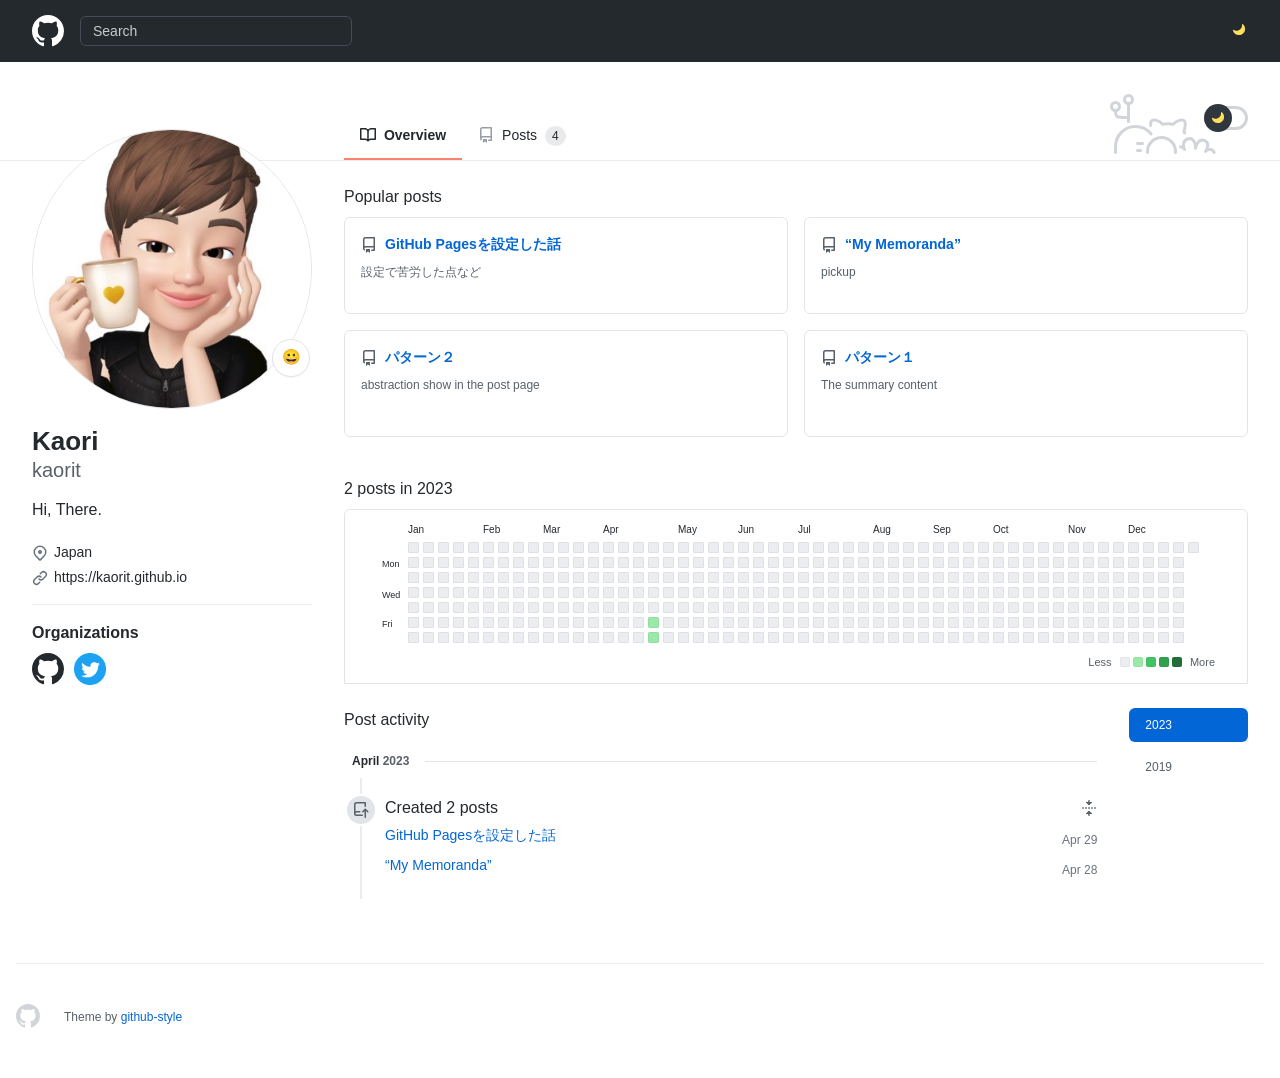
==== commit d26de817: "Publishing to gh-pages (publish.sh)" ====
(no text change in the page or its own stylesheets)
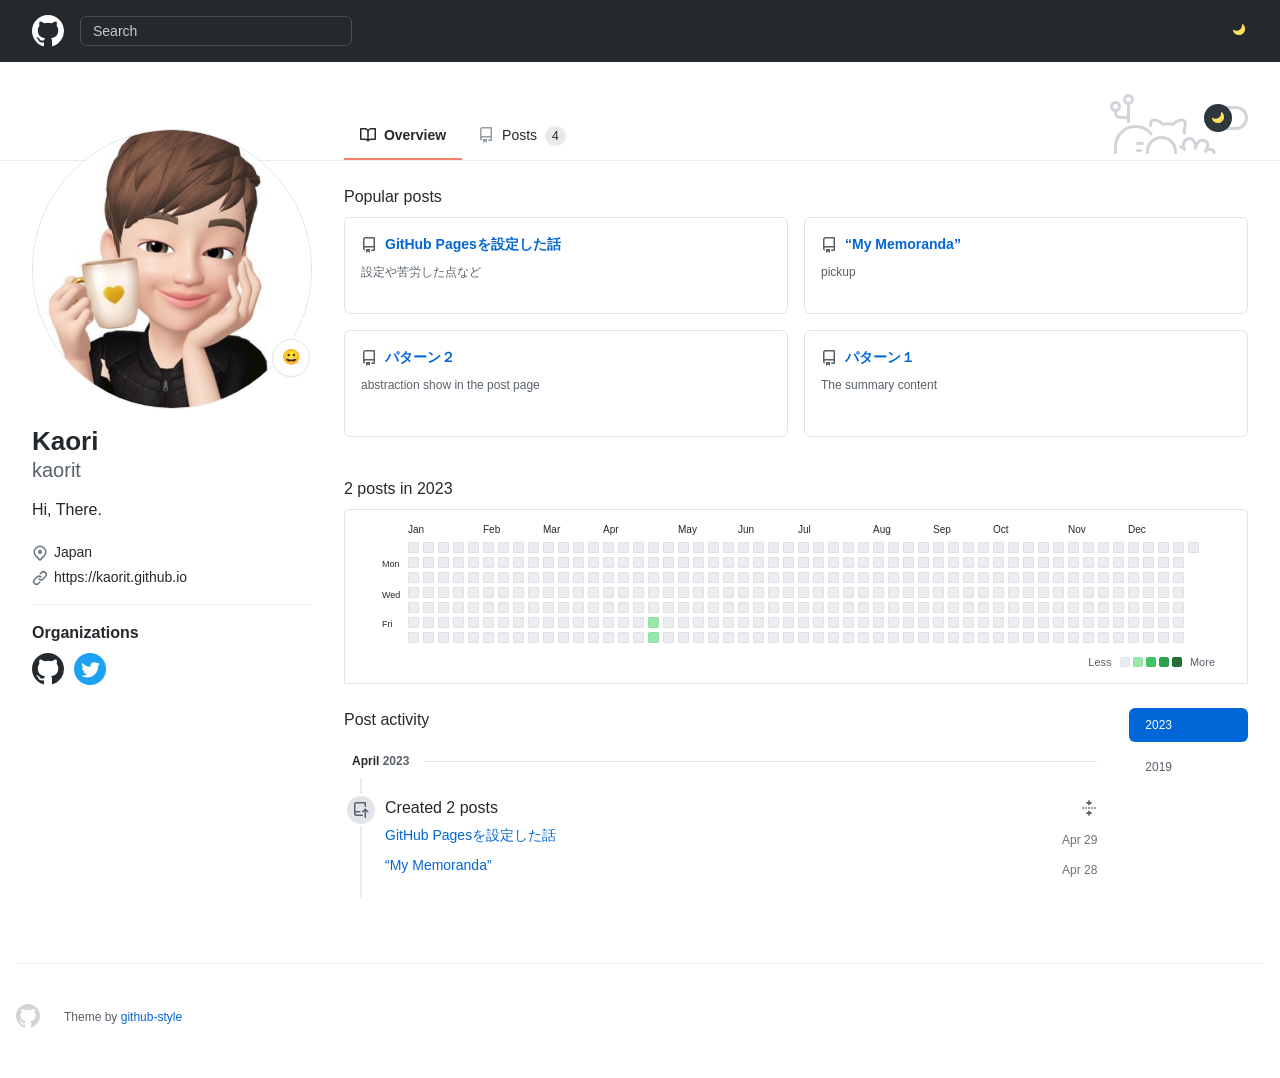
==== commit cc1f1577: "Publishing to gh-pages (publish.sh)" ====
--- a/index.html
+++ b/index.html
@@ -470,7 +470,7 @@
 
 
                 <div name="summary" class="pinned-item-desc text-gray text-small d-block mt-2 mb-3">
-                  設定で苦労した点など
+                  設定や苦労した点など
                 </div>
 
                 <p class="mb-0 f6 text-gray">
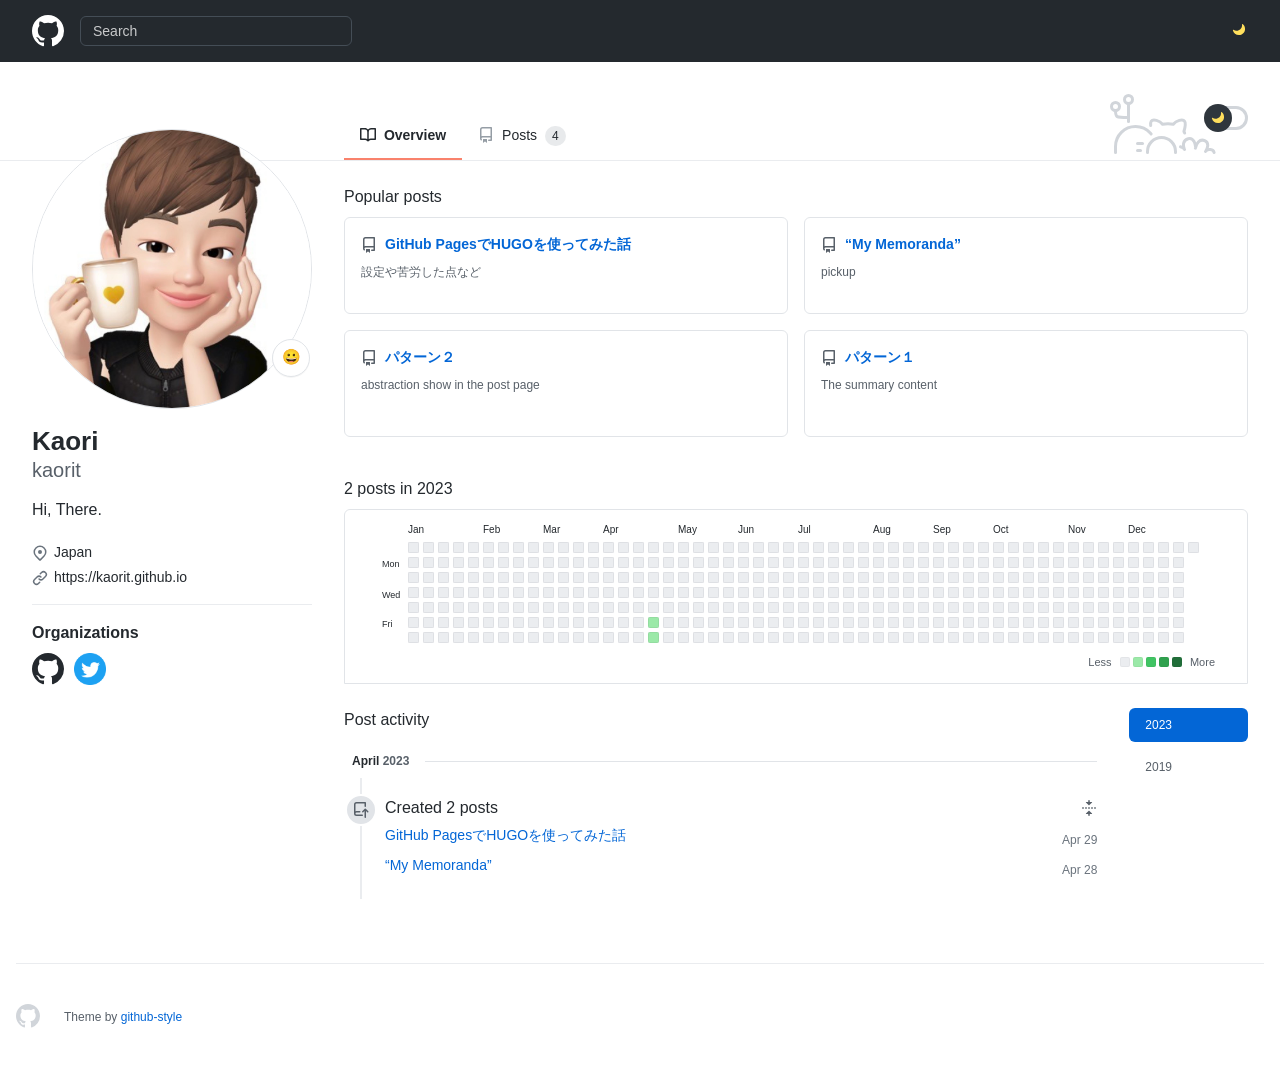
==== commit 14ef226f: "Publishing to gh-pages (publish.sh)" ====
--- a/index.html
+++ b/index.html
@@ -464,7 +464,7 @@
                     </path>
                   </svg>
                   <a class="text-bold flex-auto min-width-0" href="https://kaorit.github.io/post/20230429203005/">
-                    <span class="repo" title="GitHub Pagesを設定した話">GitHub Pagesを設定した話</span>
+                    <span class="repo" title="GitHub PagesでHUGOを使ってみた話">GitHub PagesでHUGOを使ってみた話</span>
                   </a>
                 </div>
 
@@ -571,7 +571,7 @@
     
     <div class="mt-4 position-relative" id="contributions" data='[
 {
-  "title": "GitHub%20Pages%e3%82%92%e8%a8%ad%e5%ae%9a%e3%81%97%e3%81%9f%e8%a9%b1",
+  "title": "GitHub%20Pages%e3%81%a7HUGO%e3%82%92%e4%bd%bf%e3%81%a3%e3%81%a6%e3%81%bf%e3%81%9f%e8%a9%b1",
   "link": "https://kaorit.github.io/post/20230429203005/",
   "publishDate": "2023-04-29%2020:30:29"
 },
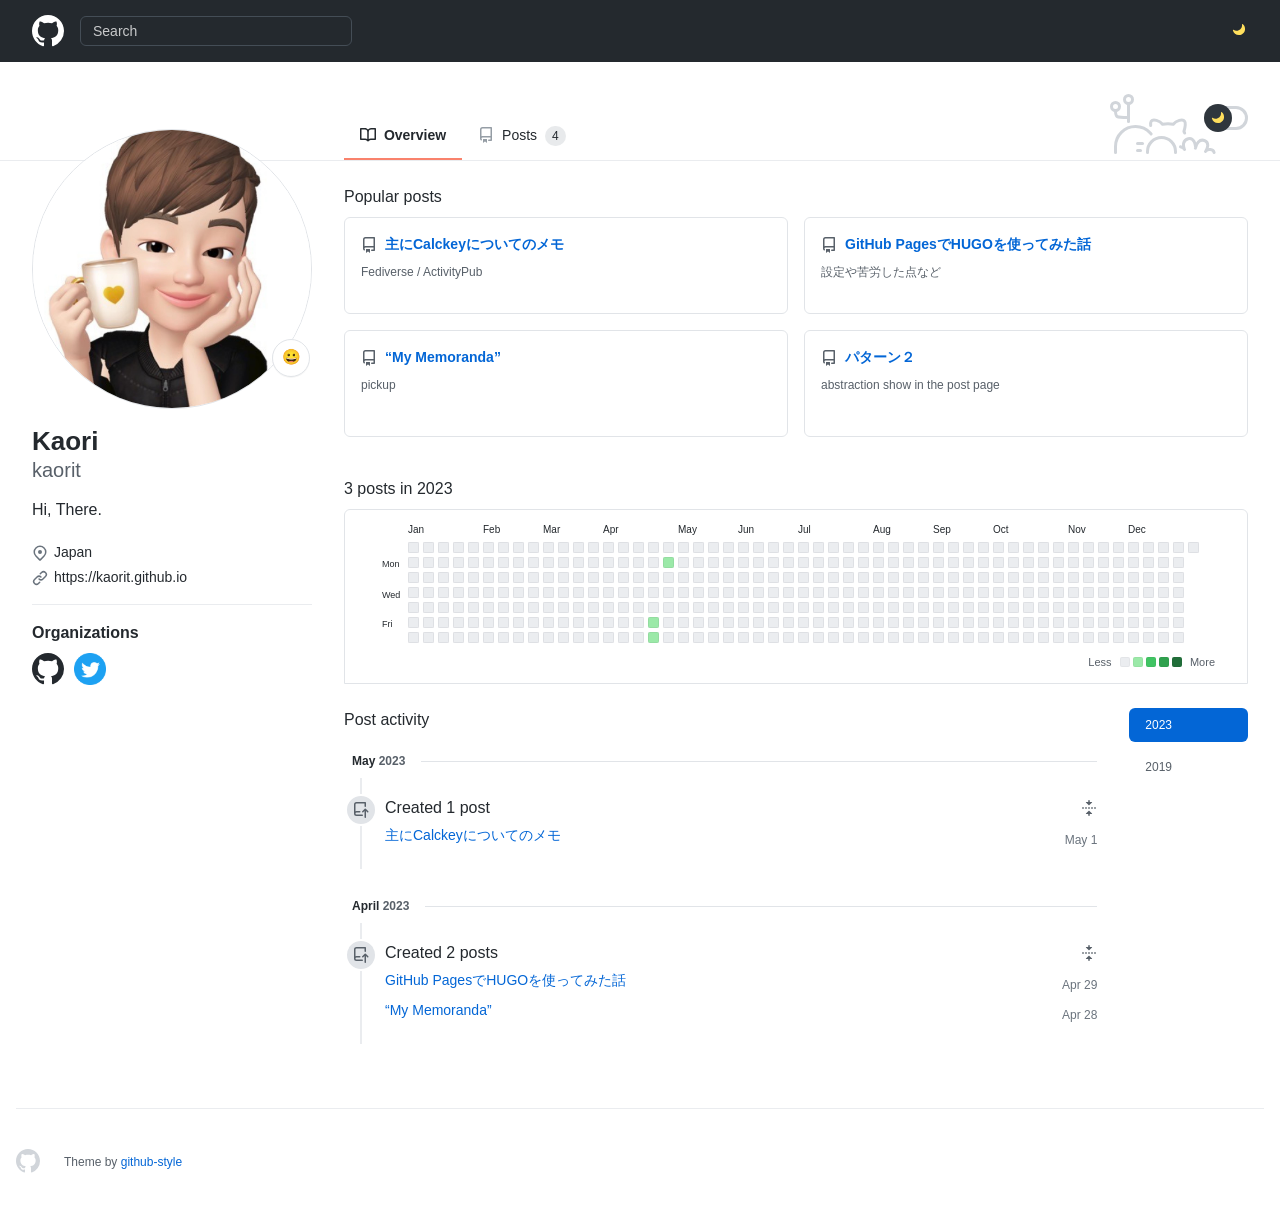
==== commit 167b9e0a: "Publishing to gh-pages (publish.sh)" ====
--- a/index.html
+++ b/index.html
@@ -463,6 +463,34 @@
                       d="M2 2.5A2.5 2.5 0 014.5 0h8.75a.75.75 0 01.75.75v12.5a.75.75 0 01-.75.75h-2.5a.75.75 0 110-1.5h1.75v-2h-8a1 1 0 00-.714 1.7.75.75 0 01-1.072 1.05A2.495 2.495 0 012 11.5v-9zm10.5-1V9h-8c-.356 0-.694.074-1 .208V2.5a1 1 0 011-1h8zM5 12.25v3.25a.25.25 0 00.4.2l1.45-1.087a.25.25 0 01.3 0L8.6 15.7a.25.25 0 00.4-.2v-3.25a.25.25 0 00-.25-.25h-3.5a.25.25 0 00-.25.25z">
                     </path>
                   </svg>
+                  <a class="text-bold flex-auto min-width-0" href="https://kaorit.github.io/post/title_of_the_post/">
+                    <span class="repo" title="主にCalckeyについてのメモ">主にCalckeyについてのメモ</span>
+                  </a>
+                </div>
+
+
+                <div name="summary" class="pinned-item-desc text-gray text-small d-block mt-2 mb-3">
+                  Fediverse / ActivityPub
+                </div>
+
+                <p class="mb-0 f6 text-gray">
+                  
+                </p>
+              </div>
+            </div>
+          </li>
+          
+          <li class="col-12 col-md-6 col-lg-6 mb-3 d-flex flex-content-stretch">
+            <div
+              class="Box pinned-item-list-item d-flex p-3 width-full js-pinned-item-list-item public source reorderable sortable-button-item">
+              <div class="pinned-item-list-item-content">
+                <div class="d-flex width-full flex-items-center position-relative">
+                  <svg class="octicon octicon-repo mr-2 text-gray flex-shrink-0" viewBox="0 0 16 16" version="1.1"
+                    width="16" height="16">
+                    <path fill-rule="evenodd"
+                      d="M2 2.5A2.5 2.5 0 014.5 0h8.75a.75.75 0 01.75.75v12.5a.75.75 0 01-.75.75h-2.5a.75.75 0 110-1.5h1.75v-2h-8a1 1 0 00-.714 1.7.75.75 0 01-1.072 1.05A2.495 2.495 0 012 11.5v-9zm10.5-1V9h-8c-.356 0-.694.074-1 .208V2.5a1 1 0 011-1h8zM5 12.25v3.25a.25.25 0 00.4.2l1.45-1.087a.25.25 0 01.3 0L8.6 15.7a.25.25 0 00.4-.2v-3.25a.25.25 0 00-.25-.25h-3.5a.25.25 0 00-.25.25z">
+                    </path>
+                  </svg>
                   <a class="text-bold flex-auto min-width-0" href="https://kaorit.github.io/post/20230429203005/">
                     <span class="repo" title="GitHub PagesでHUGOを使ってみた話">GitHub PagesでHUGOを使ってみた話</span>
                   </a>
@@ -536,40 +564,18 @@
             </div>
           </li>
           
-          <li class="col-12 col-md-6 col-lg-6 mb-3 d-flex flex-content-stretch">
-            <div
-              class="Box pinned-item-list-item d-flex p-3 width-full js-pinned-item-list-item public source reorderable sortable-button-item">
-              <div class="pinned-item-list-item-content">
-                <div class="d-flex width-full flex-items-center position-relative">
-                  <svg class="octicon octicon-repo mr-2 text-gray flex-shrink-0" viewBox="0 0 16 16" version="1.1"
-                    width="16" height="16">
-                    <path fill-rule="evenodd"
-                      d="M2 2.5A2.5 2.5 0 014.5 0h8.75a.75.75 0 01.75.75v12.5a.75.75 0 01-.75.75h-2.5a.75.75 0 110-1.5h1.75v-2h-8a1 1 0 00-.714 1.7.75.75 0 01-1.072 1.05A2.495 2.495 0 012 11.5v-9zm10.5-1V9h-8c-.356 0-.694.074-1 .208V2.5a1 1 0 011-1h8zM5 12.25v3.25a.25.25 0 00.4.2l1.45-1.087a.25.25 0 01.3 0L8.6 15.7a.25.25 0 00.4-.2v-3.25a.25.25 0 00-.25-.25h-3.5a.25.25 0 00-.25.25z">
-                    </path>
-                  </svg>
-                  <a class="text-bold flex-auto min-width-0" href="https://kaorit.github.io/post/title_of_the_post/">
-                    <span class="repo" title="パターン１">パターン１</span>
-                  </a>
-                </div>
-
-
-                <div name="summary" class="pinned-item-desc text-gray text-small d-block mt-2 mb-3">
-                  The summary content
-                </div>
-
-                <p class="mb-0 f6 text-gray">
-                  
-                </p>
-              </div>
-            </div>
-          </li>
-          
         </ol>
       </div>
     </div>
 
     
     <div class="mt-4 position-relative" id="contributions" data='[
+{
+  "title": "%e4%b8%bb%e3%81%abCalckey%e3%81%ab%e3%81%a4%e3%81%84%e3%81%a6%e3%81%ae%e3%83%a1%e3%83%a2",
+  "link": "https://kaorit.github.io/post/title_of_the_post/",
+  "publishDate": "2023-05-01%2009:24:15"
+},
+
 {
   "title": "GitHub%20Pages%e3%81%a7HUGO%e3%82%92%e4%bd%bf%e3%81%a3%e3%81%a6%e3%81%bf%e3%81%9f%e8%a9%b1",
   "link": "https://kaorit.github.io/post/20230429203005/",
@@ -586,12 +592,6 @@
   "title": "%e3%83%91%e3%82%bf%e3%83%bc%e3%83%b3%ef%bc%92",
   "link": "https://kaorit.github.io/post/title_of_the_post2/",
   "publishDate": "2019-10-22%2018:46:47"
-},
-
-{
-  "title": "%e3%83%91%e3%82%bf%e3%83%bc%e3%83%b3%ef%bc%91",
-  "link": "https://kaorit.github.io/post/title_of_the_post/",
-  "publishDate": "2019-10-21%2018:46:47"
 }
 ]'>
       <div class="js-yearly-contributions">
